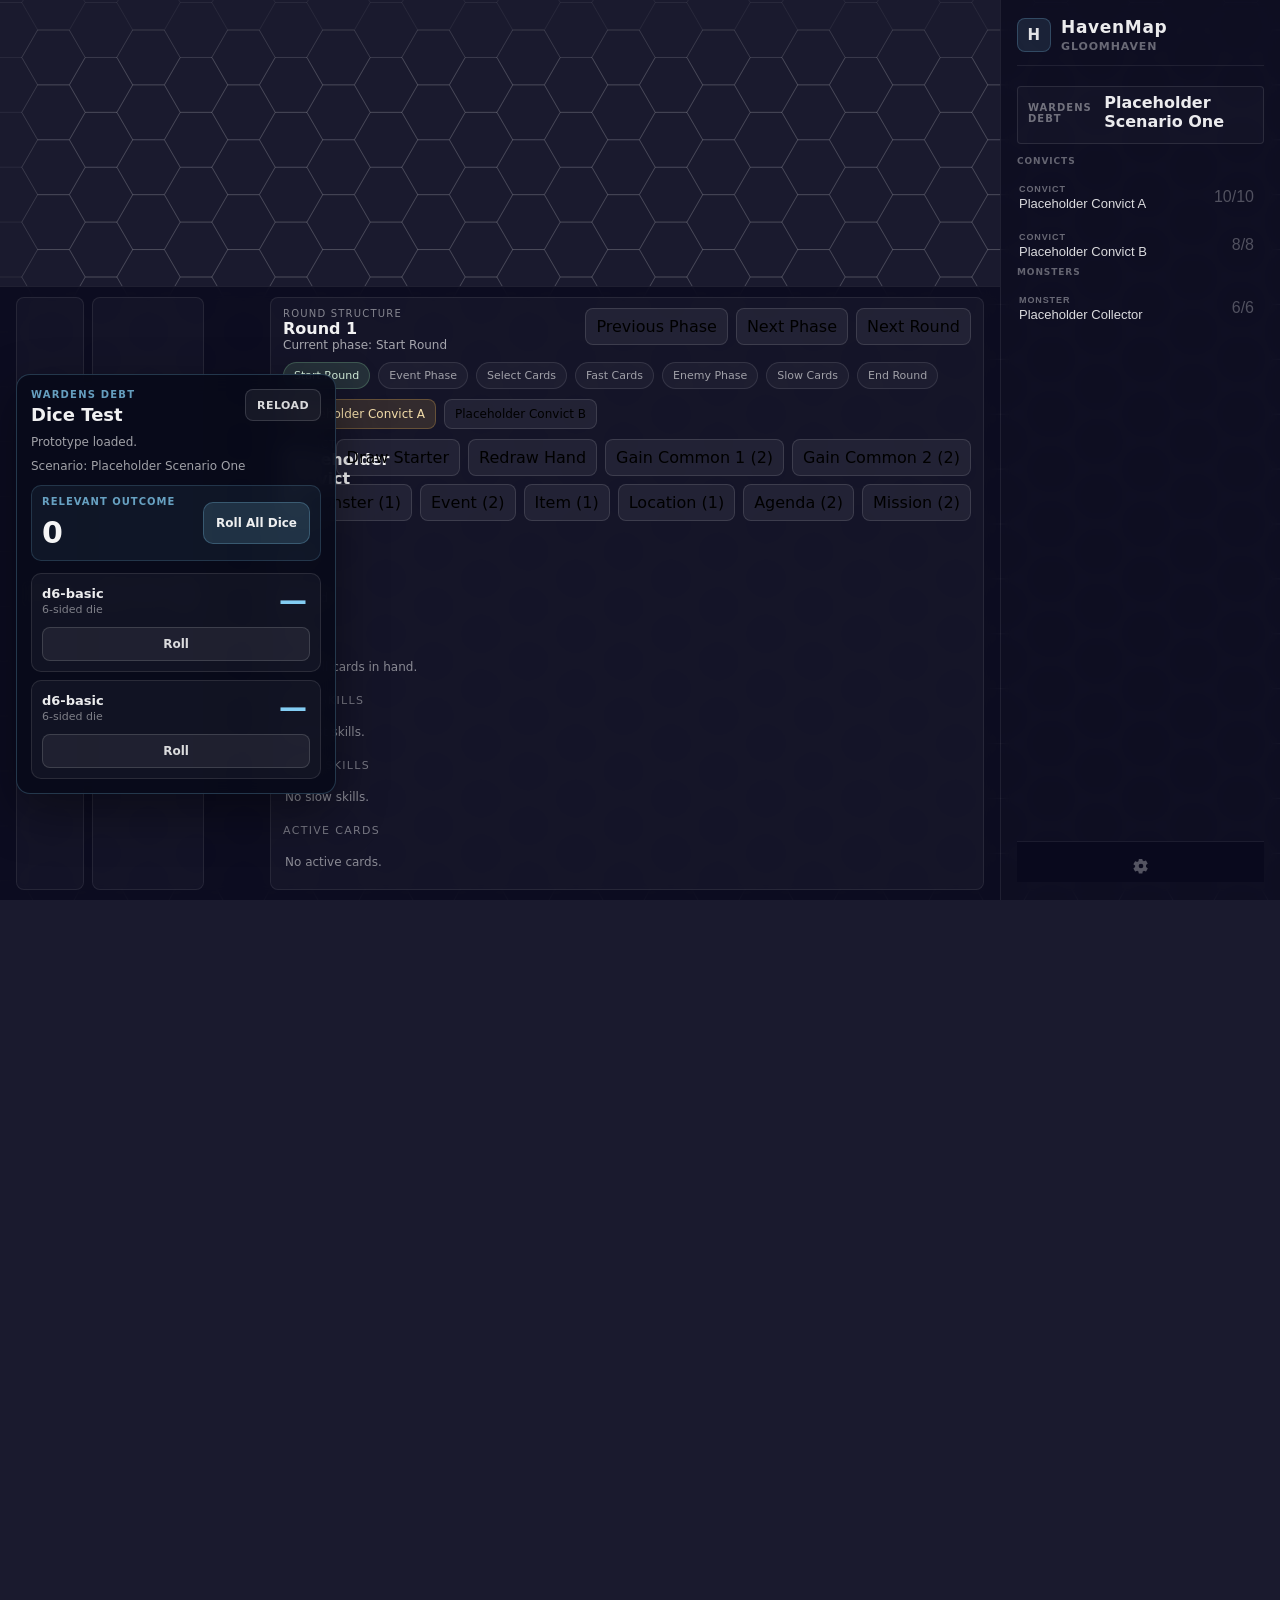
==== HavenMap/index.html @ 312d7bcd "Initial commit" ====
<!DOCTYPE html>
<html lang="en">
<head>
  <meta charset="UTF-8">
  <meta name="viewport" content="width=device-width, initial-scale=1.0">
  <title>HavenMap</title>
  <link rel="stylesheet" href="styles/main.css?v=mobile-3">
</head>
<body>

  <!-- Main SVG canvas – the entire hex board lives here -->
  <svg id="board-svg" xmlns="http://www.w3.org/2000/svg">
    <g id="board-group">
      <g id="layer-grid"></g>      <!-- hex grid lines + coordinate labels -->
      <g id="layer-tiles"></g>     <!-- map tiles (bottom-most) -->
      <g id="layer-overlays"></g>  <!-- overlay tiles, doors -->
      <g id="layer-selection"></g> <!-- selected hex/object highlight -->
      <g id="layer-figures"></g>   <!-- monsters, heroes, familiars, map tokens -->
      <g id="layer-drag"></g>      <!-- drag highlight, drawn above everything -->
    </g>
  </svg>

  <!-- Right sidebar – context-sensitive panel -->
  <div id="sidebar">
    <header class="sidebar-brand">
      <div class="sidebar-brand-mark" aria-hidden="true">H</div>
      <div class="sidebar-brand-copy">
        <h1>HavenMap</h1>
        <div id="sidebar-game-name" class="sidebar-game-name"></div>
      </div>
    </header>
    <div id="sidebar-panel"></div>
    <div id="sidebar-footer">
      <div id="settings-panel"></div>
      <button id="settings-btn" title="Settings">
        <svg xmlns="http://www.w3.org/2000/svg" viewBox="0 0 24 24" width="16" height="16" fill="currentColor" aria-hidden="true">
          <path d="M12 15.5A3.5 3.5 0 0 1 8.5 12 3.5 3.5 0 0 1 12 8.5a3.5 3.5 0 0 1 3.5 3.5 3.5 3.5 0 0 1-3.5 3.5m7.43-2.92c.04-.34.07-.69.07-1.08s-.03-.73-.07-1.08l2.33-1.82c.21-.16.27-.46.13-.7l-2.2-3.82c-.14-.24-.43-.32-.67-.24l-2.75 1.11c-.57-.44-1.18-.81-1.86-1.09L14.11 2.1c-.04-.27-.27-.47-.54-.47h-4.4c-.27 0-.5.2-.54.47l-.41 2.76c-.68.28-1.29.65-1.86 1.09L3.62 4.84c-.24-.08-.53 0-.67.24L.75 8.9c-.14.24-.08.54.13.7l2.33 1.82C3.17 11.77 3.14 12.12 3.14 12.5s.03.73.07 1.08L.88 15.4c-.21.16-.27.46-.13.7l2.2 3.82c.14.24.43.32.67.24l2.75-1.11c.57.44 1.18.81 1.86 1.09l.41 2.76c.04.27.27.47.54.47h4.4c.27 0 .5-.2.54-.47l.41-2.76c.68-.28 1.29-.65 1.86-1.09l2.75 1.11c.24.08.53 0 .67-.24l2.2-3.82c.14-.24.08-.54-.13-.7l-2.33-1.82Z"/>
        </svg>
      </button>
    </div>
  </div>


  <!--
    Shown when ES modules are blocked (e.g. opened directly in Chrome/Edge via file://).
    Hidden immediately by main.js when it loads successfully.
  -->
  <div id="load-error" style="
    display:flex; flex-direction:column; align-items:center; justify-content:center;
    position:fixed; inset:0; background:#1a1a2e; color:#ddd;
    font-family:system-ui,sans-serif; text-align:center; padding:40px; z-index:9999;">
    <h2 style="color:#f0a040; margin-bottom:16px;">Almost there!</h2>
    <p style="max-width:520px; line-height:1.7; margin-bottom:20px;">
      This page uses modern JavaScript modules, which Chrome and Edge
      require to be served from a web server — not opened directly as a file.
    </p>
    <p style="font-size:1.1em; margin-bottom:8px;">
      ✅ &nbsp;<strong>Double-click <code>start.bat</code></strong> in the HavenMap folder
      — it starts a tiny local server and opens the page automatically.
    </p>
    <p style="font-size:0.9em; color:#aaa;">
      (Alternatively, open this file with <strong>Mozilla Firefox</strong>, which works without a server.)
    </p>
  </div>

  <!-- Element bar — bottom of viewport, left of sidebar -->
  <div id="element-bar">
    <div class="el-group el-group--tools">
      <div class="el-tool-cluster">
        <button id="undo-btn" title="Undo" aria-label="Undo" disabled>↶</button>
        <button id="redo-btn" title="Redo" aria-label="Redo" disabled>↷</button>
      </div>
      <div class="el-tool-cluster el-zoom">
        <button id="zoom-out">−</button>
        <span id="zoom-label">100%</span>
        <button id="zoom-in">+</button>
      </div>
    </div>
    <div class="el-group el-group--play">
      <div id="wd-playbar"></div>
    </div>
  </div>

  <div id="mobile-shell" aria-label="Mobile controls">
    <div id="mobile-panel"></div>
    <nav id="mobile-tabs" aria-label="Mobile panels">
      <button class="mobile-tab" data-mobile-panel="controls" type="button">Controls</button>
      <button class="mobile-tab" data-mobile-panel="elements" type="button">Elements</button>
      <button class="mobile-tab" data-mobile-panel="selection" type="button">Selection</button>
      <button class="mobile-tab" data-mobile-panel="settings" type="button">Settings</button>
    </nav>
  </div>

  <script type="module" src="scripts/main.js?v=mobile-3"></script>
  <script type="module">
    // If modules loaded, hide the error overlay immediately.
    document.getElementById('load-error').style.display = 'none';
  </script>
</body>
</html>
---- HavenMap/styles/main.css ----
/* ── Reset & base ────────────────────────────────────────────── */
*, *::before, *::after { box-sizing: border-box; margin: 0; padding: 0; }

:root { --sidebar-w: 340px; }

html {
  width: 100%;
  height: 100%;
  overflow: hidden;
  overscroll-behavior: none;
}

body {
  background: #1a1a2e;
  min-width: 100vw;
  min-height: 100vh;
  width: 100vw;
  height: 100vh;
  height: 100dvh;
  font-family: system-ui, sans-serif;
  display: flex;
  align-items: flex-start;
  padding-bottom: 82px;
  overflow: hidden;
  overscroll-behavior: none;
}

#wd-debug-panel {
  position: fixed;
  left: 16px;
  bottom: 106px;
  z-index: 40;
  width: min(320px, calc(100vw - 32px));
  pointer-events: none;
}

.wd-debug-card {
  pointer-events: auto;
  border: 1px solid rgba(138 216 255 / 0.22);
  border-radius: 14px;
  background: rgba(8 10 26 / 0.92);
  box-shadow: 0 18px 50px rgba(0 0 0 / 0.38);
  backdrop-filter: blur(10px);
  color: rgba(255 255 255 / 0.88);
  padding: 14px;
}

.wd-debug-header {
  display: flex;
  align-items: flex-start;
  justify-content: space-between;
  gap: 12px;
}

.wd-debug-eyebrow {
  font-size: 10px;
  font-weight: 700;
  letter-spacing: 0.12em;
  text-transform: uppercase;
  color: rgba(138 216 255 / 0.72);
  margin-bottom: 4px;
}

.wd-debug-title {
  font-size: 18px;
  font-weight: 800;
  color: rgba(255 255 255 / 0.94);
}

.wd-debug-reset,
.wd-debug-roll {
  border: 1px solid rgba(255 255 255 / 0.14);
  border-radius: 8px;
  background: rgba(255 255 255 / 0.06);
  color: rgba(255 255 255 / 0.84);
  font: inherit;
  cursor: pointer;
}

.wd-debug-reset {
  min-height: 32px;
  padding: 0 11px;
  font-size: 11px;
  font-weight: 700;
  letter-spacing: 0.04em;
  text-transform: uppercase;
}

.wd-debug-status,
.wd-debug-scenario {
  margin-top: 10px;
  font-size: 12px;
  color: rgba(255 255 255 / 0.62);
}

.wd-debug-total-wrap {
  display: grid;
  grid-template-columns: 1fr auto;
  align-items: center;
  gap: 8px 12px;
  margin-top: 12px;
  padding: 10px;
  border: 1px solid rgba(138 216 255 / 0.16);
  border-radius: 10px;
  background: rgba(138 216 255 / 0.06);
}

.wd-debug-total-label {
  font-size: 10px;
  font-weight: 700;
  letter-spacing: 0.10em;
  text-transform: uppercase;
  color: rgba(138 216 255 / 0.72);
}

.wd-debug-total {
  grid-column: 1;
  font-size: 30px;
  font-weight: 900;
  color: rgba(255 255 255 / 0.96);
}

.wd-debug-roll-all {
  grid-column: 2;
  grid-row: 1 / span 2;
  min-height: 42px;
  padding: 0 12px;
  border: 1px solid rgba(138 216 255 / 0.24);
  border-radius: 10px;
  background: rgba(138 216 255 / 0.14);
  color: rgba(255 255 255 / 0.92);
  font: inherit;
  font-size: 12px;
  font-weight: 800;
  cursor: pointer;
}

.wd-debug-dice {
  display: grid;
  gap: 8px;
  margin-top: 12px;
}

.wd-debug-die {
  border: 1px solid rgba(255 255 255 / 0.10);
  border-radius: 10px;
  background: rgba(255 255 255 / 0.04);
  padding: 10px;
}

.wd-debug-die-top {
  display: flex;
  align-items: center;
  justify-content: space-between;
  gap: 12px;
}

.wd-debug-die-id {
  font-size: 13px;
  font-weight: 700;
  color: rgba(255 255 255 / 0.92);
}

.wd-debug-die-meta {
  margin-top: 2px;
  font-size: 11px;
  color: rgba(255 255 255 / 0.46);
}

.wd-debug-die-value {
  min-width: 34px;
  text-align: center;
  font-size: 28px;
  font-weight: 800;
  color: rgba(138 216 255 / 0.95);
}

.wd-debug-roll {
  width: 100%;
  min-height: 34px;
  margin-top: 10px;
  font-size: 12px;
  font-weight: 700;
}

.wd-debug-empty {
  font-size: 11px;
  line-height: 1.35;
  color: rgba(255 255 255 / 0.68);
}

.wd-debug-reset:hover,
.wd-debug-roll:hover,
.wd-debug-roll-all:hover {
  background: rgba(255 255 255 / 0.12);
  border-color: rgba(255 255 255 / 0.24);
}

/* ── SVG canvas (fills remaining width) ──────────────────────── */
#board-svg {
  display: block;
  flex-shrink: 0;
  touch-action: none;
  user-select: none;
}

/* ── Right sidebar ────────────────────────────────────────────── */
#sidebar {
  position: fixed;
  top: 0;
  right: 0;
  width: var(--sidebar-w);
  height: 100vh;
  transition: width 0.2s ease;
  background: rgba(10 10 30 / 0.72);
  backdrop-filter: blur(6px);
  border-left: 1px solid rgba(255 255 255 / 0.08);
  overflow-y: auto;
  color: rgba(255 255 255 / 0.88);
  padding: 18px 16px;
  display: flex;
  flex-direction: column;
  gap: 20px;
  z-index: 10;
}

.sidebar-brand {
  display: flex;
  align-items: center;
  gap: 10px;
  padding-bottom: 12px;
  border-bottom: 1px solid rgba(255 255 255 / 0.08);
}

.sidebar-brand-mark {
  display: flex;
  align-items: center;
  justify-content: center;
  width: 34px;
  height: 34px;
  border: 1px solid rgba(138 216 255 / 0.22);
  border-radius: 8px;
  background: rgba(138 216 255 / 0.10);
  color: rgba(255 255 255 / 0.88);
  font-size: 15px;
  font-weight: 800;
  letter-spacing: 0.02em;
  flex-shrink: 0;
}

.sidebar-brand-copy {
  min-width: 0;
}

.sidebar-brand h1 {
  font-size: 17px;
  font-weight: 800;
  letter-spacing: 0.04em;
  color: rgba(255 255 255 / 0.92);
  line-height: 1.15;
}

.sidebar-game-name {
  margin-top: 2px;
  font-size: 11px;
  font-weight: 600;
  letter-spacing: 0.08em;
  text-transform: uppercase;
  color: rgba(255 255 255 / 0.38);
  overflow: hidden;
  text-overflow: ellipsis;
  white-space: nowrap;
}

/* ── Sidebar footer (settings) ───────────────────────────────── */
#sidebar-footer {
  position: sticky;
  bottom: 0;
  margin-top: auto;
  background: rgba(10 10 30 / 0.95);
  border-top: 1px solid rgba(255 255 255 / 0.08);
  padding-top: 8px;
}

#settings-btn {
  width: 100%;
  font-size: 12px;
  font-weight: 500;
  letter-spacing: 0.10em;
  text-transform: uppercase;
  color: rgba(255 255 255 / 0.30);
  background: transparent;
  border: none;
  padding: 8px 0;
  cursor: pointer;
  display: flex;
  align-items: center;
  justify-content: center;
}

#settings-btn:hover,
#settings-btn.active {
  color: rgba(255 255 255 / 0.65);
}

#settings-panel {
  display: none;
  padding-bottom: 12px;
}

#settings-panel.open {
  display: block;
}

.settings-section {
  padding: 10px 0;
  border-top: 1px solid rgba(255 255 255 / 0.08);
}

.settings-section:first-child {
  border-top: 0;
  padding-top: 4px;
}

.settings-label {
  font-size: 9px;
  font-weight: 600;
  letter-spacing: 0.08em;
  text-transform: uppercase;
  color: rgba(255 255 255 / 0.38);
  margin-bottom: 7px;
}

.sg-row {
  width: 100%;
  display: flex;
  align-items: center;
  justify-content: space-between;
  gap: 12px;
  min-height: 34px;
  border: 1px solid rgba(255 255 255 / 0.10);
  border-radius: 6px;
  background: rgba(255 255 255 / 0.045);
  color: rgba(255 255 255 / 0.78);
  padding: 6px 8px 6px 10px;
}

.sg-row--primary {
  min-height: 42px;
  border-color: rgba(138 216 255 / 0.20);
  background: rgba(138 216 255 / 0.075);
}

.sg-row-label {
  font-size: 12px;
  font-weight: 600;
  color: rgba(255 255 255 / 0.78);
}

.sg-toggle-row,
.sg-help-row {
  cursor: pointer;
  font-family: inherit;
  text-align: left;
}

.sg-toggle-row:hover,
.sg-help-row:hover {
  background: rgba(255 255 255 / 0.08);
  border-color: rgba(255 255 255 / 0.18);
}

.sg-select-wrap {
  position: relative;
  display: block;
}

.sg-select-wrap::after {
  content: "⌄";
  position: absolute;
  right: 10px;
  top: 50%;
  transform: translateY(-52%);
  color: rgba(255 255 255 / 0.45);
  pointer-events: none;
}

.sg-select {
  width: 100%;
  height: 34px;
  appearance: none;
  border: 1px solid rgba(255 255 255 / 0.10);
  border-radius: 6px;
  background: rgba(255 255 255 / 0.045);
  color: rgba(255 255 255 / 0.78);
  padding: 0 32px 0 10px;
  font: inherit;
  font-size: 12px;
  cursor: pointer;
}

.sg-select:hover,
.sg-select:focus {
  outline: none;
  background: rgba(255 255 255 / 0.08);
  border-color: rgba(255 255 255 / 0.20);
}

.sg-select option {
  background: #16162d;
  color: rgba(255 255 255 / 0.90);
}

.sg-switch {
  position: relative;
  width: 34px;
  height: 18px;
  border-radius: 999px;
  background: rgba(255 255 255 / 0.13);
  border: 1px solid rgba(255 255 255 / 0.14);
  flex-shrink: 0;
}

.sg-switch::after {
  content: "";
  position: absolute;
  top: 2px;
  left: 2px;
  width: 12px;
  height: 12px;
  border-radius: 50%;
  background: rgba(255 255 255 / 0.70);
  transition: transform 0.14s ease, background 0.14s ease;
}

.sg-toggle-row.active .sg-switch {
  background: rgba(138 216 255 / 0.22);
  border-color: rgba(138 216 255 / 0.34);
}

.sg-toggle-row.active .sg-switch::after {
  transform: translateX(16px);
  background: rgba(138 216 255 / 0.95);
}

.sg-help-key {
  display: inline-flex;
  align-items: center;
  justify-content: center;
  width: 22px;
  height: 22px;
  border: 1px solid rgba(255 255 255 / 0.16);
  border-radius: 50%;
  background: rgba(255 255 255 / 0.06);
  color: rgba(255 255 255 / 0.78);
  font-size: 12px;
  font-weight: 700;
  flex-shrink: 0;
}

/* ── Sidebar panel content ────────────────────────────────────── */
.sp-hint {
  font-size: 12px;
  color: rgba(255 255 255 / 0.35);
  text-align: center;
  margin-top: 24px;
}

#shortcut-overlay {
  position: fixed;
  inset: 0;
  z-index: 1200;
  display: none;
  align-items: center;
  justify-content: center;
  padding: 24px;
  background: rgba(0 0 0 / 0.55);
}

#shortcut-overlay.open {
  display: flex;
}

.shortcut-dialog {
  width: min(620px, calc(100vw - 32px));
  max-height: min(720px, calc(100vh - 48px));
  overflow: auto;
  border: 1px solid rgba(255 255 255 / 0.14);
  border-radius: 8px;
  background: rgba(14 14 34 / 0.98);
  color: rgba(255 255 255 / 0.86);
  box-shadow: 0 18px 60px rgba(0 0 0 / 0.55);
}

.shortcut-header {
  position: sticky;
  top: 0;
  z-index: 1;
  display: flex;
  align-items: center;
  justify-content: space-between;
  gap: 12px;
  padding: 14px 16px;
  background: rgba(14 14 34 / 0.98);
  border-bottom: 1px solid rgba(255 255 255 / 0.10);
}

.shortcut-header h2 {
  font-size: 14px;
  letter-spacing: 0.08em;
  text-transform: uppercase;
  color: rgba(255 255 255 / 0.88);
}

.shortcut-close {
  width: 28px;
  height: 28px;
  border: 1px solid rgba(255 255 255 / 0.14);
  border-radius: 4px;
  background: rgba(255 255 255 / 0.06);
  color: rgba(255 255 255 / 0.78);
  font-size: 18px;
  line-height: 1;
  cursor: pointer;
}

.shortcut-close:hover {
  background: rgba(255 255 255 / 0.14);
  color: rgba(255 255 255 / 0.96);
}

.shortcut-list {
  display: grid;
  grid-template-columns: repeat(2, minmax(0, 1fr));
  gap: 6px 18px;
  padding: 16px;
}

.shortcut-row {
  display: grid;
  grid-template-columns: 92px 1fr;
  align-items: center;
  gap: 10px;
  min-height: 26px;
  color: rgba(255 255 255 / 0.62);
  font-size: 11px;
  line-height: 1.25;
}

.shortcut-row kbd {
  display: inline-flex;
  align-items: center;
  justify-content: center;
  min-height: 20px;
  padding: 2px 6px;
  border: 1px solid rgba(255 255 255 / 0.16);
  border-radius: 4px;
  background: rgba(255 255 255 / 0.06);
  color: rgba(255 255 255 / 0.82);
  font-family: ui-monospace, SFMono-Regular, Consolas, monospace;
  font-size: 10px;
  white-space: nowrap;
}

@media (max-width: 560px) {
  .shortcut-list {
    grid-template-columns: 1fr;
  }
}

.sp-type {
  font-size: 10px;
  font-weight: 600;
  letter-spacing: 0.1em;
  text-transform: uppercase;
  color: rgba(255 255 255 / 0.4);
  margin-bottom: 4px;
}

.sp-name {
  font-size: 16px;
  font-weight: 600;
  color: rgba(255 255 255 / 0.92);
  margin-bottom: 6px;
}

.sp-standees {
  font-size: 10px;
  font-weight: 500;
  color: rgba(255 255 255 / 0.45);
  margin-bottom: 6px;
}

.sp-coord {
  font-size: 11px;
  font-family: monospace;
  color: rgba(255 255 255 / 0.4);
}

/* ── Sidebar tile placement ──────────────────────────────────── */
.sp-section {
  font-size: 10px;
  font-weight: 600;
  letter-spacing: 0.1em;
  text-transform: uppercase;
  color: rgba(255 255 255 / 0.4);
  margin-top: 10px;
  margin-bottom: 6px;
}

.sp-tile-list {
  overflow-y: auto;
  max-height: calc(100vh - 200px);
}

.sp-tile-group-label {
  font-size: 10px;
  color: rgba(255 255 255 / 0.3);
  font-family: monospace;
  margin-top: 8px;
  margin-bottom: 3px;
}

.sp-tile-group {
  display: flex;
  flex-wrap: wrap;
  gap: 4px;
}

.sp-tile-btn {
  background: rgba(255 255 255 / 0.07);
  border: 1px solid rgba(255 255 255 / 0.12);
  color: rgba(255 255 255 / 0.75);
  font-size: 11px;
  font-family: monospace;
  padding: 3px 7px;
  border-radius: 3px;
  cursor: pointer;
  line-height: 1.4;
}

.sp-tile-btn:hover {
  background: rgba(255 255 255 / 0.18);
  border-color: rgba(255 255 255 / 0.35);
  color: rgba(255 255 255 / 0.95);
}

/* ── Object panel header ─────────────────────────────────────── */
.sp-obj-header {
  display: flex;
  align-items: center;
  gap: 10px;
  margin-bottom: 12px;
  padding: 6px 8px 6px 10px;
  border: 1px solid rgba(255 255 255 / 0.08);
  border-radius: 4px;
  background: rgba(255 255 255 / 0.025);
}

.sp-obj-header--selected {
  border-color: rgba(138 216 255 / 0.22);
  box-shadow: inset 3px 0 0 rgba(138 216 255 / 0.85), 0 0 0 1px rgba(138 216 255 / 0.05);
}

.sp-obj-header--monster {
  align-items: stretch;
  background: linear-gradient(90deg, rgba(138 216 255 / 0.075), rgba(255 255 255 / 0.025));
}

.sp-obj-header--stack {
  border-color: rgba(255 255 255 / 0.10);
}

.sp-obj-thumb {
  width: 52px;
  height: 80px;
  object-fit: contain;
  flex-shrink: 0;
  align-self: stretch;
  border-radius: 4px;
}

.sp-obj-info {
  min-width: 0;
  display: flex;
  flex-direction: column;
  flex: 1;
}

.sp-title-row {
  display: flex;
  align-items: center;
  gap: 8px;
  min-width: 0;
}

.sp-role-chip {
  display: inline-flex;
  align-items: center;
  height: 18px;
  padding: 0 7px;
  border-radius: 999px;
  border: 1px solid rgba(255 255 255 / 0.18);
  font-size: 9px;
  font-weight: 700;
  letter-spacing: 0.04em;
  text-transform: uppercase;
  color: rgba(255 255 255 / 0.78);
  flex-shrink: 0;
}

.sp-role-chip--normal {
  background: rgba(255 255 255 / 0.08);
}

.sp-role-chip--elite {
  background: rgba(240 180 40 / 0.16);
  border-color: rgba(240 180 40 / 0.42);
  color: rgba(255 232 178 / 0.94);
}

.sp-role-chip--boss {
  background: rgba(0 0 0 / 0.30);
  border-color: rgba(255 255 255 / 0.30);
}

.sp-meta-line {
  margin-top: -1px;
  font-size: 10px;
  font-weight: 500;
  color: rgba(255 255 255 / 0.42);
  line-height: 1.35;
}

.sp-subhead {
  font-size: 9px;
  font-weight: 700;
  letter-spacing: 0.10em;
  text-transform: uppercase;
  color: rgba(255 255 255 / 0.36);
  margin-bottom: 6px;
}

.sp-subhead--conditions {
  margin-top: 12px;
  margin-bottom: 10px;
}

.sp-card-section {
  padding: 4px 2px 0;
}

.sp-action-section {
  margin: 8px 2px 10px;
  padding: 8px 10px;
  border: 1px solid rgba(255 255 255 / 0.08);
  border-radius: 6px;
  background: rgba(255 255 255 / 0.025);
}

.sp-action-section .sp-subhead {
  margin-bottom: 7px;
}

/* ── Toolbar (rotate / lock / remove) ───────────────────────── */
.sp-toolbar {
  display: flex;
  gap: 4px;
  align-items: center;
  flex-wrap: wrap;
}

.sp-icon-btn {
  background: rgba(255 255 255 / 0.07);
  border: 1px solid rgba(255 255 255 / 0.14);
  color: rgba(255 255 255 / 0.80);
  font-size: 13px;
  line-height: 1;
  width: 24px;
  height: 24px;
  border-radius: 4px;
  cursor: pointer;
  display: flex;
  align-items: center;
  justify-content: center;
  flex-shrink: 0;
}

.sp-icon-btn:hover {
  background: rgba(255 255 255 / 0.16);
  border-color: rgba(255 255 255 / 0.30);
  color: rgba(255 255 255 / 1.0);
}

.sp-icon-btn:disabled {
  opacity: 0.28;
  cursor: not-allowed;
}

.sp-role-dot {
  display: inline-block;
  width: 14px;
  height: 14px;
  border-radius: 50%;
  border: 1.5px solid rgba(255,255,255,0.20);
  flex-shrink: 0;
  pointer-events: none;
}

.sp-icon-btn.is-locked {
  background: rgba(240 180 40 / 0.14);
  border-color: rgba(240 180 40 / 0.40);
  color: rgba(240 180 40 / 0.92);
}

.sp-icon-btn.is-locked:hover {
  background: rgba(240 180 40 / 0.24);
}

.sp-icon-btn--danger {
  color: rgba(255 90 90 / 0.82);
  border-color: rgba(255 90 90 / 0.22);
  margin-left: auto;
}

.sp-icon-btn--danger:hover {
  background: rgba(255 90 90 / 0.14);
  border-color: rgba(255 90 90 / 0.50);
  color: rgba(255 90 90 / 1.0);
}

/* ── Add button (bottom of inspect view) ────────────────────── */
.sp-divider {
  border-top: 1px solid rgba(255 255 255 / 0.08);
  margin: 10px 0;
}

.sp-add-btn {
  display: block;
  width: 100%;
  margin-top: 14px;
  padding: 8px 12px;
  background: rgba(255 255 255 / 0.06);
  border: 1px dashed rgba(255 255 255 / 0.20);
  border-radius: 6px;
  color: rgba(255 255 255 / 0.55);
  font-size: 12px;
  cursor: pointer;
  text-align: center;
  letter-spacing: 0.03em;
}

.sp-add-btn:hover:not(:disabled) {
  background: rgba(255 255 255 / 0.12);
  border-color: rgba(255 255 255 / 0.38);
  color: rgba(255 255 255 / 0.90);
}

.sp-add-btn:disabled {
  opacity: 0.45;
  cursor: not-allowed;
}

/* ── Add panel header ────────────────────────────────────────── */
.sp-add-header {
  display: flex;
  align-items: center;
  gap: 8px;
  margin-bottom: 8px;
}

/* ── Add panel redesign (search + tabs) ──────────────────────── */
.ap-sticky {
  position: sticky;
  top: -16px;
  z-index: 2;
  background: rgba(10 10 28 / 0.94);
  padding: 6px 0 9px;
  display: flex;
  flex-direction: column;
  gap: 6px;
}

.ap-search {
  width: 100%;
  height: 32px;
  padding: 6px 10px;
  background: rgba(255 255 255 / 0.07);
  border: 1px solid rgba(255 255 255 / 0.14);
  border-radius: 5px;
  color: rgba(255 255 255 / 0.88);
  font-size: 12px;
  outline: none;
  font-family: inherit;
}

.ap-search:focus {
  border-color: rgba(255 255 255 / 0.35);
  background: rgba(255 255 255 / 0.10);
}

.ap-search::placeholder { color: rgba(255 255 255 / 0.28); }

.ap-tabs {
  display: grid;
  grid-template-columns: repeat(3, 1fr);
  gap: 4px;
}

.ap-tab {
  min-height: 27px;
  padding: 4px 3px;
  background: rgba(255 255 255 / 0.05);
  border: 1px solid rgba(255 255 255 / 0.10);
  border-radius: 5px;
  color: rgba(255 255 255 / 0.45);
  font-size: 10px;
  font-weight: 600;
  cursor: pointer;
  text-align: center;
  white-space: nowrap;
  transition: background 0.12s, color 0.12s, border-color 0.12s;
}

.ap-tab:hover {
  background: rgba(255 255 255 / 0.10);
  color: rgba(255 255 255 / 0.80);
}

.ap-tab.is-active {
  background: rgba(255 255 255 / 0.14);
  border-color: rgba(255 255 255 / 0.30);
  color: rgba(255 255 255 / 0.92);
}

.ap-section-label {
  display: flex;
  align-items: center;
  justify-content: space-between;
  gap: 8px;
  font-size: 10px;
  font-weight: 600;
  letter-spacing: 0.08em;
  text-transform: uppercase;
  color: rgba(255 255 255 / 0.30);
  margin-top: 11px;
  margin-bottom: 5px;
}

.ap-section-label span:last-child {
  font-family: ui-monospace, SFMono-Regular, Consolas, monospace;
  font-size: 9px;
  letter-spacing: 0;
  color: rgba(255 255 255 / 0.24);
}

.ap-section-label--recent {
  color: rgba(138 216 255 / 0.55);
}

.ap-grid {
  display: grid;
  grid-template-columns: repeat(2, minmax(0, 1fr));
  gap: 4px;
}

.ap-grid--recent {
  grid-template-columns: repeat(3, minmax(0, 1fr));
}

.ap-item-btn {
  min-width: 0;
  height: 30px;
  background: rgba(255 255 255 / 0.07);
  border: 1px solid rgba(255 255 255 / 0.12);
  color: rgba(255 255 255 / 0.75);
  font-size: 11px;
  font-family: inherit;
  padding: 4px 7px;
  border-radius: 3px;
  cursor: pointer;
  line-height: 1.15;
  overflow: hidden;
  text-overflow: ellipsis;
  white-space: nowrap;
  transition: background 0.10s, color 0.10s;
}

.ap-item-btn--tile {
  font-family: ui-monospace, SFMono-Regular, Consolas, monospace;
}

.ap-item-btn:hover {
  background: rgba(255 255 255 / 0.18);
  border-color: rgba(255 255 255 / 0.35);
  color: rgba(255 255 255 / 0.95);
}

.ap-empty {
  font-size: 11px;
  color: rgba(255 255 255 / 0.36);
  margin-top: 10px;
  padding: 8px 10px;
  border: 1px solid rgba(255 255 255 / 0.08);
  border-radius: 5px;
  background: rgba(255 255 255 / 0.035);
}

.sp-add-title {
  font-size: 13px;
  font-weight: 600;
  color: rgba(255 255 255 / 0.80);
}

.sp-panel-back {
  background: none;
  border: none;
  color: rgba(255 255 255 / 0.50);
  font-size: 16px;
  cursor: pointer;
  padding: 2px 4px;
  border-radius: 4px;
  line-height: 1;
  flex-shrink: 0;
}

.sp-panel-back:hover {
  background: rgba(255 255 255 / 0.10);
  color: rgba(255 255 255 / 0.90);
}

/* ── Add section collapsible headers ────────────────────────── */
.sp-add-divider {
  border-top: 1px solid rgba(255 255 255 / 0.1);
  margin-top: 14px;
  padding-top: 10px;
  font-size: 10px;
  font-weight: 600;
  letter-spacing: 0.1em;
  text-transform: uppercase;
  color: rgba(255 255 255 / 0.4);
}

.sp-section-header {
  display: flex;
  justify-content: space-between;
  align-items: center;
  width: 100%;
  background: none;
  border: none;
  border-top: 1px solid rgba(255 255 255 / 0.06);
  color: rgba(255 255 255 / 0.65);
  font-size: 11px;
  font-weight: 600;
  padding: 7px 0;
  cursor: pointer;
  text-align: left;
  margin-top: 2px;
}

.sp-section-header:hover { color: rgba(255 255 255 / 0.92); }

.sp-section-right {
  display: flex;
  align-items: center;
  gap: 6px;
  color: rgba(255 255 255 / 0.28);
  font-size: 10px;
  font-weight: 400;
}

.sp-section-body {
  padding-bottom: 8px;
}

/* ── Stack (multi-object) panel ──────────────────────────────── */
.sp-stack-list {
  display: flex;
  flex-direction: column;
  gap: 5px;
  margin-top: 10px;
}

.sp-stack-item {
  display: flex;
  flex-direction: row;
  align-items: center;
  background: rgba(255 255 255 / 0.06);
  border: 1px solid rgba(255 255 255 / 0.11);
  border-radius: 4px;
  cursor: default;
  width: 100%;
}

.sp-stack-item:hover {
  background: rgba(255 255 255 / 0.10);
  border-color: rgba(255 255 255 / 0.20);
}

.sp-stack-item.is-selected {
  background: rgba(138 216 255 / 0.10);
  border-color: rgba(138 216 255 / 0.42);
  box-shadow: inset 3px 0 0 rgba(138 216 255 / 0.85);
}

.sp-stack-item.is-selected:hover {
  background: rgba(138 216 255 / 0.15);
}

.sp-stack-item.is-dragging {
  opacity: 0.4;
}

.sp-stack-item.drag-over {
  border-color: rgba(255 255 255 / 0.6);
  background: rgba(255 255 255 / 0.18);
}

.sp-stack-drag-handle {
  padding: 8px 6px 8px 10px;
  color: rgba(255 255 255 / 0.28);
  cursor: grab;
  flex-shrink: 0;
  font-size: 14px;
  line-height: 1;
}

.sp-stack-select {
  display: flex;
  flex-direction: row;
  align-items: center;
  gap: 8px;
  flex: 1;
  min-width: 0;
  padding: 8px 10px 8px 2px;
  background: none;
  border: none;
  color: inherit;
  text-align: left;
  cursor: pointer;
}

.sp-stack-type {
  font-size: 9px;
  font-weight: 600;
  letter-spacing: 0.1em;
  text-transform: uppercase;
  color: rgba(255 255 255 / 0.38);
}

.sp-stack-name {
  font-size: 13px;
  color: rgba(255 255 255 / 0.85);
}

.sp-stack-info {
  display: flex;
  flex-direction: column;
  gap: 2px;
  flex: 1;
  min-width: 0;
}

.sp-stack-chevron {
  font-size: 16px;
  color: rgba(255 255 255 / 0.28);
  flex-shrink: 0;
}

/* ── Mercenary stats ─────────────────────────────────────────── */
.sp-stats {
  padding: 6px 10px 4px;
}

.sp-stats--monster {
  margin-top: 8px;
  padding: 8px 10px 6px;
  border: 1px solid rgba(255 255 255 / 0.08);
  border-radius: 6px;
  background: rgba(255 255 255 / 0.025);
}

.sp-stat-grid {
  display: grid;
  grid-template-columns: repeat(2, minmax(0, 1fr));
  gap: 6px;
}

.sp-stat-grid--monster {
  grid-template-columns: repeat(2, minmax(0, 1fr));
}

.sp-stat-tile {
  position: relative;
  min-width: 0;
  padding: 6px 7px 6px 10px;
  border: 1px solid rgba(255 255 255 / 0.08);
  border-radius: 6px;
  background: rgba(255 255 255 / 0.035);
  overflow: hidden;
}

.sp-stat-tile::before {
  content: "";
  position: absolute;
  inset: 0 auto 0 0;
  width: 3px;
  background: var(--stat-color, rgba(255 255 255 / 0.35));
  opacity: 0.85;
}

.sp-stat-tile--hp {
  border-color: color-mix(in srgb, var(--stat-color) 28%, rgba(255 255 255 / 0.08));
  background: color-mix(in srgb, var(--stat-color) 7%, rgba(255 255 255 / 0.035));
}

.sp-stat-grid--monster .sp-stat-tile--hp .sp-counter-val {
  min-width: 30px;
  font-size: 19px;
}

.sp-stat-tile--readonly {
  background: rgba(255 255 255 / 0.020);
}

.sp-stat-tile--level,
.sp-stat-tile--standeenum {
  padding-block: 5px;
}

.sp-stat-grid--mercenary .sp-stat-tile--gold {
  grid-column: 1 / -1;
}

.sp-stat-label {
  font-size: 9px;
  font-weight: 600;
  letter-spacing: 0.06em;
  text-transform: uppercase;
  color: rgba(255 255 255 / 0.50);
  display: flex;
  align-items: center;
  gap: 6px;
  margin-bottom: 5px;
  min-width: 0;
}

.sp-stat-label span:last-child {
  overflow: hidden;
  text-overflow: ellipsis;
  white-space: nowrap;
}

.sp-badge {
  display: flex;
  align-items: center;
  justify-content: center;
  width: 18px;
  height: 18px;
  border-radius: 3px;
  font-size: 11px;
  color: rgba(255 255 255 / 0.95);
  font-weight: 700;
  flex-shrink: 0;
}

.sp-counter {
  display: flex;
  align-items: center;
  justify-content: space-between;
  gap: 4px;
}

.sp-counter-btn {
  width: 22px;
  height: 22px;
  border: 1px solid rgba(255 255 255 / 0.20);
  border-radius: 5px;
  background: rgba(255 255 255 / 0.06);
  color: rgba(255 255 255 / 0.85);
  font-size: 15px;
  line-height: 1;
  cursor: pointer;
  padding: 0;
  display: flex;
  align-items: center;
  justify-content: center;
}

.sp-counter-btn:hover {
  background: rgba(255 255 255 / 0.14);
}

.sp-counter-val {
  min-width: 24px;
  text-align: center;
  font-size: 16px;
  font-weight: 700;
  color: rgba(255 255 255 / 0.88);
  line-height: 1;
}

.sp-counter--readonly {
  justify-content: flex-start;
}

.sp-counter--readonly .sp-counter-val {
  font-size: 14px;
  color: rgba(255 255 255 / 0.68);
}

.sp-counter-editable {
  cursor: pointer;
  padding: 2px 4px;
  border-radius: 3px;
  transition: background 0.12s;
}

.sp-counter-editable:hover {
  background: rgba(255 255 255 / 0.08);
}

.sp-counter input[type="number"] {
  background: rgba(255 255 255 / 0.10);
  border: 1px solid rgba(255 255 255 / 0.25);
  color: rgba(255 255 255 / 0.95);
  border-radius: 3px;
  padding: 2px 4px;
  font-size: 15px;
  font-family: inherit;
}

.sp-counter input[type="number"]:focus {
  outline: none;
  border-color: rgba(255 255 255 / 0.50);
  background: rgba(255 255 255 / 0.15);
}

/* ── Conditions ──────────────────────────────────────────────── */
.sp-cond-active {
  display: flex;
  flex-wrap: wrap;
  gap: 4px;
  margin-bottom: 8px;
}

.sp-cond-tile {
  position: relative;
  width: 24px;
  height: 24px;
  border-radius: 6px;
  overflow: visible;
}

.sp-cond-img {
  width: 100%;
  height: 100%;
  border-radius: 5px;
  display: block;
}

.sp-cond-remove {
  position: absolute;
  top: -5px;
  right: -5px;
  width: 14px;
  height: 14px;
  border-radius: 50%;
  background: rgba(200 40 40 / 0.90);
  border: none;
  color: white;
  font-size: 10px;
  line-height: 1;
  cursor: pointer;
  display: flex;
  align-items: center;
  justify-content: center;
  padding: 0;
}

.sp-cond-remove:hover {
  background: rgba(230 60 60 / 1.0);
}

.sp-cond-row {
  display: flex;
  align-items: center;
  gap: 6px;
  flex-wrap: wrap;
}

.sp-cond-toggle {
  background: rgba(255 255 255 / 0.07);
  border: 1px solid rgba(255 255 255 / 0.18);
  color: rgba(255 255 255 / 0.60);
  font-size: 10px;
  font-weight: 600;
  letter-spacing: 0.04em;
  padding: 3px 8px;
  border-radius: 10px;
  cursor: pointer;
  white-space: nowrap;
  flex-shrink: 0;
}

.sp-cond-toggle:hover,
.sp-cond-toggle.is-open {
  background: rgba(255 255 255 / 0.14);
  color: rgba(255 255 255 / 0.90);
  border-color: rgba(255 255 255 / 0.35);
}

.sp-cond-picker {
  display: flex;
  flex-wrap: wrap;
  gap: 4px;
  margin-top: 6px;
}

.sp-cond-pick-tile {
  width: 28px;
  height: 28px;
  border-radius: 5px;
  overflow: hidden;
  cursor: pointer;
  opacity: 0.55;
  transition: opacity 0.12s, transform 0.12s;
}

.sp-cond-pick-tile:hover {
  opacity: 1.0;
  transform: scale(1.15);
}

.sp-wd-roster-btn {
  width: 100%;
}

.sp-wd-condition-list {
  display: flex;
  flex-wrap: wrap;
  gap: 8px;
}

.sp-wd-condition {
  display: inline-flex;
  align-items: center;
  gap: 8px;
  padding: 6px 10px;
  border-radius: 999px;
  background: rgba(255 255 255 / 0.08);
  border: 1px solid rgba(255 255 255 / 0.14);
}

.sp-wd-condition-name {
  font-size: 12px;
  color: rgba(255 255 255 / 0.9);
}

.sp-wd-condition-picker {
  display: flex;
  flex-wrap: wrap;
  gap: 8px;
  margin-top: 10px;
}

.sp-wd-condition-pick {
  appearance: none;
  border: 1px solid rgba(255 255 255 / 0.14);
  background: rgba(255 255 255 / 0.06);
  color: inherit;
  border-radius: 999px;
  padding: 7px 10px;
  cursor: pointer;
  font: inherit;
}

.sp-wd-condition-pick:hover {
  background: rgba(255 255 255 / 0.12);
  border-color: rgba(255 255 255 / 0.22);
}

/* ── Element bar ─────────────────────────────────────────────── */
#element-bar {
  position: fixed;
  bottom: 0;
  left: 0;
  right: var(--sidebar-w);
  transition: right 0.2s ease;
  min-height: 184px;
  height: auto;
  background: rgba(10 10 30 / 0.82);
  backdrop-filter: blur(8px);
  border-top: 1px solid rgba(255 255 255 / 0.08);
  display: grid;
  grid-template-columns: minmax(150px, 0.8fr) minmax(0, 2.4fr);
  align-items: stretch;
  gap: 16px;
  padding: 10px 16px;
  z-index: 10;
}

#mobile-shell {
  display: none;
}

.el-group {
  display: flex;
  align-items: stretch;
  gap: 8px;
  min-width: 0;
}

.el-group--tools {
  justify-content: flex-start;
}

.el-group--play {
  justify-content: center;
  gap: 12px;
  padding: 10px 12px;
  border: 1px solid rgba(255 255 255 / 0.08);
  border-radius: 8px;
  background: rgba(255 255 255 / 0.035);
}

#wd-playbar {
  width: 100%;
}

.wd-playbar {
  display: flex;
  flex-direction: column;
  gap: 10px;
  width: 100%;
}

.wd-phase-bar {
  display: flex;
  align-items: flex-start;
  justify-content: space-between;
  gap: 12px;
}

.wd-phase-copy {
  min-width: 0;
  flex: 1;
}

.wd-phase-buttons {
  display: flex;
  align-items: center;
  gap: 8px;
  flex-wrap: wrap;
  justify-content: flex-end;
}

.wd-phase-track {
  display: flex;
  align-items: center;
  gap: 8px;
  flex-wrap: wrap;
}

.wd-phase-chip {
  padding: 6px 10px;
  border-radius: 999px;
  border: 1px solid rgba(255 255 255 / 0.1);
  background: rgba(255 255 255 / 0.04);
  font-size: 11px;
  color: rgba(255 255 255 / 0.58);
}

.wd-phase-chip.is-active {
  background: rgba(114 171 132 / 0.18);
  border-color: rgba(114 171 132 / 0.34);
  color: #d5efdc;
}

.wd-playbar--status {
  min-height: 54px;
  justify-content: center;
}

.wd-playbar-top,
.wd-playbar-actions {
  display: flex;
  align-items: flex-start;
  justify-content: space-between;
  gap: 12px;
}

.wd-playbar-players {
  display: flex;
  align-items: center;
  gap: 8px;
  flex-wrap: wrap;
}

.wd-player-tab,
.wd-playbar-btn,
.wd-playbar-mini-btn,
.wd-skill-play-btn {
  appearance: none;
  border: 1px solid rgba(255 255 255 / 0.12);
  background: rgba(255 255 255 / 0.06);
  color: inherit;
  border-radius: 8px;
  font: inherit;
  cursor: pointer;
  transition: background 0.12s, border-color 0.12s, color 0.12s;
}

.wd-player-tab {
  padding: 7px 10px;
  font-size: 12px;
}

.wd-player-tab.is-active {
  background: rgba(187 144 74 / 0.18);
  border-color: rgba(187 144 74 / 0.38);
  color: #f3ddaa;
}

.wd-playbar-copy {
  flex: 1;
  min-width: 0;
}

.wd-playbar-eyebrow {
  font-size: 10px;
  letter-spacing: 0.12em;
  text-transform: uppercase;
  color: rgba(255 255 255 / 0.48);
}

.wd-playbar-title {
  font-size: 16px;
  font-weight: 600;
  color: rgba(255 255 255 / 0.94);
}

.wd-playbar-meta {
  font-size: 12px;
  color: rgba(255 255 255 / 0.62);
}

.wd-playbar-buttons {
  display: flex;
  align-items: center;
  gap: 8px;
  flex-wrap: wrap;
  justify-content: flex-end;
}

.wd-playbar-btn,
.wd-playbar-mini-btn,
.wd-skill-play-btn {
  padding: 8px 10px;
}

.wd-playbar-btn:hover,
.wd-playbar-mini-btn:hover,
.wd-skill-play-btn:hover {
  background: rgba(255 255 255 / 0.14);
  border-color: rgba(255 255 255 / 0.22);
}

.wd-playbar-btn:disabled,
.wd-playbar-mini-btn:disabled,
.wd-skill-play-btn:disabled {
  opacity: 0.4;
  cursor: default;
}

.wd-playbar-status {
  font-size: 12px;
  color: #f0d69a;
  min-height: 16px;
}

.wd-playbar-subhead {
  font-size: 11px;
  letter-spacing: 0.12em;
  text-transform: uppercase;
  color: rgba(255 255 255 / 0.42);
}

.wd-playbar-hand {
  display: flex;
  align-items: stretch;
  gap: 10px;
  overflow-x: auto;
  padding-bottom: 2px;
  min-width: 0;
}

.wd-playbar-empty {
  font-size: 12px;
  color: rgba(255 255 255 / 0.5);
  padding: 8px 2px;
}

.wd-skill-card {
  min-width: 180px;
  max-width: 180px;
  padding: 10px;
  border-radius: 10px;
  border: 1px solid rgba(255 255 255 / 0.1);
  background:
    linear-gradient(180deg, rgba(128 96 54 / 0.18), rgba(34 22 14 / 0.18)),
    rgba(255 255 255 / 0.04);
  display: flex;
  flex-direction: column;
  gap: 8px;
}

.wd-active-card {
  min-width: 220px;
  max-width: 220px;
  padding: 10px;
  border-radius: 10px;
  border: 1px solid rgba(255 255 255 / 0.1);
  background:
    linear-gradient(180deg, rgba(77 89 118 / 0.2), rgba(22 28 43 / 0.18)),
    rgba(255 255 255 / 0.04);
  display: flex;
  flex-direction: column;
  gap: 8px;
}

.wd-skill-card-top {
  display: flex;
  align-items: center;
  justify-content: space-between;
  gap: 8px;
}

.wd-active-card-top {
  display: flex;
  align-items: center;
  justify-content: space-between;
  gap: 8px;
}

.wd-skill-card-role {
  font-size: 10px;
  letter-spacing: 0.12em;
  text-transform: uppercase;
  color: rgba(255 255 255 / 0.45);
}

.wd-active-card-type {
  font-size: 10px;
  letter-spacing: 0.12em;
  text-transform: uppercase;
  color: rgba(255 255 255 / 0.45);
}

.wd-queue-state {
  font-size: 10px;
  letter-spacing: 0.08em;
  text-transform: uppercase;
  color: rgba(255 255 255 / 0.45);
}

.wd-queue-state.is-resolved {
  color: #d5efdc;
}

.wd-skill-card-title {
  font-size: 14px;
  font-weight: 600;
  color: rgba(255 255 255 / 0.92);
}

.wd-active-card-title {
  font-size: 14px;
  font-weight: 600;
  color: rgba(255 255 255 / 0.92);
}

.wd-skill-card-text {
  font-size: 12px;
  line-height: 1.35;
  color: rgba(255 255 255 / 0.72);
}

.wd-active-card-text {
  font-size: 12px;
  line-height: 1.35;
  color: rgba(255 255 255 / 0.72);
}

.el-tool-cluster {
  display: flex;
  align-items: center;
  gap: 4px;
  min-height: 38px;
  padding: 5px;
  border: 1px solid rgba(255 255 255 / 0.08);
  border-radius: 8px;
  background: rgba(255 255 255 / 0.030);
}

.el-zoom {
  display: flex;
  align-items: center;
  gap: 4px;
  flex-shrink: 0;
}

.el-zoom button {
  width: 26px;
  height: 26px;
  background: rgba(255 255 255 / 0.06);
  border: 1px solid rgba(255 255 255 / 0.16);
  border-radius: 6px;
  color: rgba(255 255 255 / 0.70);
  font-size: 16px;
  line-height: 1;
  cursor: pointer;
  display: flex;
  align-items: center;
  justify-content: center;
  padding: 0;
  transition: background 0.12s, color 0.12s;
}

.el-zoom button:hover {
  background: rgba(255 255 255 / 0.14);
  color: rgba(255 255 255 / 1.0);
}

#zoom-label {
  min-width: 40px;
  text-align: center;
  font-size: 11px;
  font-weight: 600;
  letter-spacing: 0.04em;
  color: rgba(255 255 255 / 0.50);
}

.el-divider {
  width: 1px;
  height: 42px;
  background: rgba(255 255 255 / 0.10);
  flex-shrink: 0;
  margin: 0 2px;
}

.el-elements-tray {
  display: flex;
  align-items: center;
  gap: 6px;
  padding: 0;
}

.el-tile {
  position: relative;
  display: flex;
  align-items: center;
  justify-content: center;
  width: 52px;
  height: 52px;
  border: 1px solid rgba(255 255 255 / 0.10);
  border-radius: 7px;
  cursor: pointer;
  user-select: none;
  transition: background 0.18s, border-color 0.18s, box-shadow 0.18s;
  background: rgba(255 255 255 / 0.04);
  overflow: hidden;
}

.el-tile:hover {
  filter: brightness(1.2);
}

.el-tile::after {
  content: "";
  position: absolute;
  left: 9px;
  right: 9px;
  bottom: 5px;
  height: 3px;
  border-radius: 999px;
  background: currentColor;
  opacity: 0;
  transform-origin: left center;
  pointer-events: none;
}

.el-tile[data-state="1"]::after {
  opacity: 0.55;
  transform: scaleX(0.5);
}

.el-tile[data-state="2"]::after {
  opacity: 0.9;
  transform: scaleX(1);
}

.el-img {
  width: 39px;
  height: 39px;
  object-fit: contain;
  pointer-events: none;
  transition: filter 0.18s;
}

#el-end-round,
#share-btn {
  min-height: 34px;
  padding: 7px 14px;
  background: rgba(255 255 255 / 0.06);
  border: 1px solid rgba(255 255 255 / 0.16);
  border-radius: 6px;
  color: rgba(255 255 255 / 0.60);
  font-size: 11px;
  font-weight: 600;
  letter-spacing: 0.06em;
  text-transform: uppercase;
  cursor: pointer;
  white-space: nowrap;
  transition: background 0.14s, color 0.14s, border-color 0.14s;
}

#el-end-round {
  width: 42px;
  min-width: 42px;
  padding-inline: 0;
  background: rgba(138 216 255 / 0.08);
  border-color: rgba(138 216 255 / 0.22);
  color: rgba(255 255 255 / 0.78);
  font-size: 20px;
  letter-spacing: 0;
  text-transform: none;
}

#share-btn {
  min-width: 112px;
  background: rgba(240 180 40 / 0.12);
  border-color: rgba(240 180 40 / 0.32);
  color: rgba(255 232 178 / 0.92);
}

#undo-btn,
#redo-btn {
  width: 26px;
  height: 26px;
  background: rgba(255 255 255 / 0.06);
  border: 1px solid rgba(255 255 255 / 0.16);
  border-radius: 6px;
  color: rgba(255 255 255 / 0.60);
  font-size: 16px;
  line-height: 1;
  cursor: pointer;
  display: flex;
  align-items: center;
  justify-content: center;
  transition: background 0.14s, color 0.14s, border-color 0.14s;
}

#undo-btn:hover,
#redo-btn:hover {
  background: rgba(255 255 255 / 0.13);
  border-color: rgba(255 255 255 / 0.35);
  color: rgba(255 255 255 / 0.92);
}

#undo-btn:disabled,
#redo-btn:disabled {
  opacity: 0.4;
  cursor: default;
}

.sp-stat-card {
  display: block;
  width: 100%;
  height: auto;
  border-radius: 4px;
  margin-bottom: 10px;
  cursor: zoom-in;
}

#stat-card-zoom {
  display: none;
  position: fixed;
  z-index: 1000;
  background: rgba(10 10 30 / 0.92);
  border: 1px solid rgba(255 255 255 / 0.15);
  border-radius: 8px;
  padding: 6px;
  box-shadow: 0 8px 32px rgba(0 0 0 / 0.6);
  pointer-events: none;
}

#stat-card-zoom img {
  display: block;
  width: 100%;
  height: auto;
  border-radius: 4px;
}

#el-end-round:hover,
#share-btn:hover {
  background: rgba(255 255 255 / 0.13);
  border-color: rgba(255 255 255 / 0.35);
  color: rgba(255 255 255 / 0.92);
}

#share-btn:hover {
  background: rgba(240 180 40 / 0.20);
  border-color: rgba(240 180 40 / 0.52);
  color: rgba(255 244 210 / 1);
}

#undo-btn:disabled:hover,
#redo-btn:disabled:hover,
#share-btn:disabled {
  opacity: 0.55;
  cursor: default;
}

@media (max-width: 980px) {
  body {
    padding-bottom: 118px;
  }

  #element-bar {
    min-height: 184px;
    height: auto;
    grid-template-columns: 1fr auto;
    grid-template-rows: auto auto;
    gap: 8px 12px;
    padding: 8px 12px;
  }

  .el-group--play {
    grid-column: 1 / -1;
    grid-row: 1;
  }

  .el-group--tools {
    grid-column: 1 / -1;
    grid-row: 2;
  }
}

@media (max-width: 760px) {
  :root {
    --sidebar-w: 0px;
    --mobile-shell-h: 188px;
  }

  body {
    padding-bottom: var(--mobile-shell-h);
  }

  #sidebar {
    position: static;
    width: 0;
    height: 0;
    padding: 0;
    border: 0;
    overflow: visible;
    background: transparent;
    backdrop-filter: none;
    color: inherit;
    z-index: auto;
  }

  .sidebar-brand {
    display: none;
  }

  #sidebar-panel {
    display: none;
  }

  #sidebar-footer {
    display: contents;
  }

  #settings-btn {
    position: fixed;
    right: 12px;
    bottom: calc(var(--mobile-shell-h) + 12px);
    z-index: 1301;
    width: 44px;
    height: 44px;
    min-height: 44px;
    padding: 0;
    border: 1px solid rgba(255 255 255 / 0.16);
    border-radius: 999px;
    background: rgba(10 10 30 / 0.94);
    box-shadow: 0 12px 30px rgba(0 0 0 / 0.38);
    color: rgba(255 255 255 / 0.82);
  }

  #settings-panel.open {
    position: fixed;
    left: 12px;
    right: 12px;
    bottom: calc(var(--mobile-shell-h) + 68px);
    z-index: 1300;
    display: block;
    overflow-y: auto;
    max-height: min(52dvh, 420px);
    padding: 14px;
    border: 1px solid rgba(255 255 255 / 0.14);
    border-radius: 12px;
    background: rgba(10 10 30 / 0.98);
    box-shadow: 0 18px 60px rgba(0 0 0 / 0.55);
  }

  #settings-panel.open::before {
    content: "Settings";
    display: block;
    margin-bottom: 12px;
    padding-bottom: 10px;
    border-bottom: 1px solid rgba(255 255 255 / 0.10);
    color: rgba(255 255 255 / 0.88);
    font-size: 13px;
    font-weight: 800;
    letter-spacing: 0.08em;
    text-transform: uppercase;
  }

  #settings-btn.active {
    color: rgba(255 255 255 / 0.96);
    background: rgba(255 255 255 / 0.12);
    border-color: rgba(255 255 255 / 0.24);
  }

  body.mobile-add-open #settings-btn,
  body.mobile-details-open #settings-btn {
    opacity: 0;
    pointer-events: none;
  }

  body.mobile-settings-open #settings-btn {
    z-index: 1300;
    bottom: calc(var(--mobile-shell-h) + 16px);
  }

  body.mobile-add-open::before,
  body.mobile-details-open::before,
  body.mobile-settings-open::before {
    content: "";
    position: fixed;
    inset: 0;
    z-index: 1200;
    background: rgba(0 0 0 / 0.42);
  }

  body.mobile-details-open #sidebar-panel:has(.sp-obj-header),
  #sidebar-panel:has(.sp-add-header) {
    position: fixed;
    left: 12px;
    right: 12px;
    bottom: calc(var(--mobile-shell-h) + 68px);
    z-index: 1250;
    display: block;
    overflow-y: auto;
    max-height: min(52dvh, 420px);
    padding: 14px;
    border: 1px solid rgba(255 255 255 / 0.14);
    border-radius: 12px;
    background: rgba(10 10 30 / 0.98);
    box-shadow: 0 18px 60px rgba(0 0 0 / 0.55);
  }

  body.mobile-details-open #sidebar-panel:has(.sp-obj-header) {
    top: 12px;
    bottom: 12px;
    max-height: none;
  }

  #sidebar-panel:has(.sp-add-header) .ap-sticky {
    top: 39px;
    margin-inline: -14px;
    padding-inline: 14px;
  }

  #sidebar-panel:has(.sp-add-header) .sp-add-header {
    position: sticky;
    top: -14px;
    z-index: 2;
    margin: -14px -14px 12px;
    padding: 12px 14px;
    border-radius: 12px 12px 0 0;
    background: rgba(10 10 30 / 0.98);
    border-bottom: 1px solid rgba(255 255 255 / 0.10);
  }

  body.mobile-details-open #sidebar-panel:has(.sp-obj-header) {
    display: block;
  }

  #sidebar-panel:has(.sp-add-header) {
    display: block;
  }

  #element-bar {
    display: none;
  }

  #mobile-shell {
    position: fixed;
    left: 0;
    right: 0;
    bottom: 0;
    height: var(--mobile-shell-h);
    display: flex;
    flex-direction: column;
    border-top: 1px solid rgba(255 255 255 / 0.10);
    background: rgba(10 10 30 / 0.92);
    backdrop-filter: blur(8px);
    z-index: 110;
  }

  #mobile-panel {
    flex: 1;
    min-height: 0;
    padding: 8px 10px;
    overflow-y: auto;
    overflow-x: hidden;
  }

  #mobile-tabs {
    flex: 0 0 44px;
    display: grid;
    grid-template-columns: repeat(4, minmax(0, 1fr));
    gap: 1px;
    border-top: 1px solid rgba(255 255 255 / 0.08);
    background: rgba(255 255 255 / 0.04);
  }

  .mobile-tab {
    border: 0;
    background: rgba(255 255 255 / 0.025);
    color: rgba(255 255 255 / 0.52);
    font: inherit;
    font-size: 10px;
    font-weight: 700;
    letter-spacing: 0.04em;
    text-transform: uppercase;
    cursor: pointer;
  }

  .mobile-tab.is-active {
    background: rgba(138 216 255 / 0.12);
    color: rgba(255 255 255 / 0.90);
  }

  .mobile-panel-row,
  .mobile-selection {
    min-width: 0;
    align-items: center;
    gap: 8px;
  }

  .mobile-panel-row {
    height: 100%;
    display: flex;
  }

  .mobile-panel-row--controls {
    flex-wrap: wrap;
    align-content: center;
  }

  .mobile-panel-row--elements {
    justify-content: space-between;
  }

  .mobile-btn,
  .mobile-icon-btn {
    min-height: 32px;
    border: 1px solid rgba(255 255 255 / 0.14);
    border-radius: 6px;
    background: rgba(255 255 255 / 0.06);
    color: rgba(255 255 255 / 0.78);
    font: inherit;
    font-size: 11px;
    font-weight: 700;
    cursor: pointer;
  }

  .mobile-btn {
    padding: 0 10px;
  }

  .mobile-icon-btn {
    width: 34px;
    padding: 0;
    font-size: 16px;
    line-height: 1;
  }

  .mobile-btn--accent {
    border-color: rgba(240 180 40 / 0.32);
    background: rgba(240 180 40 / 0.12);
    color: rgba(255 232 178 / 0.92);
  }

  .mobile-btn:disabled,
  .mobile-icon-btn:disabled {
    opacity: 0.38;
    cursor: default;
  }

  .mobile-zoom {
    min-width: 42px;
    text-align: center;
    color: rgba(255 255 255 / 0.62);
    font-size: 11px;
    font-weight: 700;
  }

  .mobile-elements {
    display: flex;
    align-items: center;
    gap: 4px;
    min-width: 0;
  }

  .mobile-el-tile {
    position: relative;
    width: 42px;
    height: 42px;
    border: 1px solid rgba(255 255 255 / 0.12);
    border-radius: 7px;
    background: rgba(255 255 255 / 0.04);
    color: var(--el-color);
    overflow: hidden;
    padding: 0;
  }

  .mobile-el-tile img {
    width: 32px;
    height: 32px;
    object-fit: contain;
    filter: grayscale(100%) brightness(0.35);
  }

  .mobile-el-tile[data-state="1"] {
    background: color-mix(in srgb, var(--el-color) 12%, transparent);
    border-color: color-mix(in srgb, var(--el-color) 35%, transparent);
  }

  .mobile-el-tile[data-state="1"] img {
    filter: none;
    mask-image: linear-gradient(to right, black 50%, transparent 50%);
  }

  .mobile-el-tile[data-state="2"] {
    background: color-mix(in srgb, var(--el-color) 22%, transparent);
    border-color: color-mix(in srgb, var(--el-color) 70%, transparent);
  }

  .mobile-el-tile[data-state="2"] img {
    filter: brightness(1.1) saturate(1.2);
  }

  .mobile-end-round {
    flex-shrink: 0;
  }

  .mobile-selection {
    min-height: 100%;
    display: grid;
    grid-template-columns: minmax(0, 1fr) auto;
    grid-template-rows: auto;
    grid-auto-rows: auto;
    align-content: start;
    align-items: center;
    gap: 6px;
  }

  .mobile-selection-copy {
    grid-column: 1;
    min-width: 0;
    padding: 2px 2px 0;
  }

  .mobile-eyebrow {
    margin-bottom: 2px;
    color: rgba(255 255 255 / 0.38);
    font-size: 9px;
    font-weight: 800;
    letter-spacing: 0.10em;
    text-transform: uppercase;
  }

  .mobile-title {
    overflow: hidden;
    color: rgba(255 255 255 / 0.90);
    font-size: 13px;
    font-weight: 800;
    text-overflow: ellipsis;
    white-space: nowrap;
  }

  .mobile-meta {
    margin-top: 2px;
    overflow: hidden;
    color: rgba(255 255 255 / 0.42);
    font-size: 11px;
    text-overflow: ellipsis;
    white-space: nowrap;
  }

  .mobile-selection-actions {
    grid-column: 2;
    grid-row: 1;
    display: flex;
    gap: 6px;
    overflow-x: auto;
    justify-content: flex-end;
  }

  .mobile-selection.is-moving {
    padding: 6px 8px;
    border: 1px solid rgba(138 216 255 / 0.24);
    border-radius: 8px;
    background: rgba(138 216 255 / 0.08);
  }

  .mobile-selection.is-moving .mobile-title {
    color: rgba(138 216 255 / 0.96);
  }

  .mobile-quick-stats {
    grid-column: 1 / -1;
    display: flex;
    gap: 6px;
    overflow-x: auto;
    padding-bottom: 1px;
  }

  .mobile-quick-actions {
    grid-column: 1 / -1;
    display: flex;
    gap: 5px;
    overflow-x: auto;
  }

  .mobile-mini-btn {
    min-height: 40px;
    padding: 0 12px;
    border: 1px solid rgba(255 255 255 / 0.14);
    border-radius: 6px;
    background: rgba(255 255 255 / 0.06);
    color: rgba(255 255 255 / 0.78);
    font: inherit;
    font-size: 11px;
    font-weight: 750;
    white-space: nowrap;
  }

  .mobile-mini-btn.is-active {
    border-color: rgba(240 180 40 / 0.40);
    background: rgba(240 180 40 / 0.14);
    color: rgba(255 232 178 / 0.94);
  }

  .mobile-mini-btn--role {
    border-color: rgba(138 216 255 / 0.28);
    background: rgba(138 216 255 / 0.10);
  }

  .mobile-mini-btn--danger {
    border-color: rgba(255 90 90 / 0.28);
    background: rgba(255 90 90 / 0.10);
    color: rgba(255 150 150 / 0.92);
  }

  .sp-stats {
    padding: 8px 12px 4px;
  }

  .sp-stats--monster {
    padding: 10px 12px 8px;
  }

  .sp-stat-grid {
    gap: 7px;
  }

  .sp-stat-tile {
    padding: 8px 8px 8px 11px;
  }

  .sp-stat-grid--monster .sp-stat-tile--hp .sp-counter-val {
    min-width: 32px;
    font-size: 22px;
  }

  .sp-stat-tile--level,
  .sp-stat-tile--standeenum {
    padding-block: 6px;
  }

  .sp-stat-label {
    font-size: 10px;
    margin-bottom: 6px;
  }

  .sp-counter {
    gap: 5px;
  }

  .sp-counter-btn {
    width: 25px;
    height: 25px;
    font-size: 16px;
  }

  .sp-counter-val {
    min-width: 26px;
    font-size: 18px;
  }

  .sp-counter--readonly .sp-counter-val {
    font-size: 15px;
  }

  .mobile-mini-btn:disabled {
    opacity: 0.38;
  }

  .mobile-stat {
    display: grid;
    grid-template-columns: auto 30px minmax(20px, auto) 30px;
    align-items: center;
    gap: 4px;
    min-height: 30px;
    padding: 2px 6px 2px 8px;
    border: 1px solid rgba(255 255 255 / 0.10);
    border-radius: 6px;
    background: rgba(255 255 255 / 0.04);
    color: rgba(255 255 255 / 0.72);
    font-size: 10px;
    font-weight: 700;
    white-space: nowrap;
    box-shadow: inset 3px 0 0 var(--mobile-stat-color, rgba(255 255 255 / 0.28));
  }

  .mobile-stat--hp {
    --mobile-stat-color: #c0392b;
    border-color: rgba(192 57 43 / 0.28);
    background: rgba(192 57 43 / 0.10);
  }

  .mobile-stat--xp {
    --mobile-stat-color: #4a55b0;
    border-color: rgba(74 85 176 / 0.32);
    background: rgba(74 85 176 / 0.12);
  }

  .mobile-stat--gold {
    --mobile-stat-color: #c07d00;
    border-color: rgba(192 125 0 / 0.34);
    background: rgba(192 125 0 / 0.12);
  }

  .mobile-stat strong {
    min-width: 18px;
    color: rgba(255 255 255 / 0.90);
    text-align: center;
    font-size: 12px;
  }

  .mobile-stat-btn {
    width: 30px;
    height: 30px;
    border: 1px solid rgba(255 255 255 / 0.14);
    border-radius: 4px;
    background: rgba(255 255 255 / 0.06);
    color: rgba(255 255 255 / 0.82);
    font-size: 15px;
    line-height: 1;
  }

  .mobile-selection .mobile-btn {
    min-height: 40px;
    padding: 0 12px;
    font-size: 12px;
  }

  .mobile-stat--hp .mobile-stat-btn {
    border-color: rgba(192 57 43 / 0.34);
    background: rgba(192 57 43 / 0.14);
  }

  .mobile-stat--xp .mobile-stat-btn {
    border-color: rgba(74 85 176 / 0.38);
    background: rgba(74 85 176 / 0.16);
  }

  .mobile-stat--gold .mobile-stat-btn {
    border-color: rgba(192 125 0 / 0.40);
    background: rgba(192 125 0 / 0.16);
  }

}

.sg-difficulty {
  display: flex;
  align-items: center;
  gap: 6px;
  flex-shrink: 0;
}

.sg-level-btn {
  width: 28px;
  height: 28px;
  background: rgba(255 255 255 / 0.07);
  border: 1px solid rgba(255 255 255 / 0.16);
  border-radius: 4px;
  color: rgba(255 255 255 / 0.82);
  font-size: 16px;
  line-height: 1;
  cursor: pointer;
  display: flex;
  align-items: center;
  justify-content: center;
}

.sg-level-btn:hover {
  background: rgba(138 216 255 / 0.16);
  border-color: rgba(138 216 255 / 0.32);
  color: rgba(255 255 255 / 1.0);
}

.sg-level-value {
  min-width: 28px;
  text-align: center;
  font-size: 17px;
  font-weight: 700;
  color: rgba(255 255 255 / 0.92);
}

/* ── Hex grid lines ──────────────────────────────────────────── */
.hex-outline {
  fill: none;
  stroke: rgba(255 255 255 / 0.12);
  stroke-width: 1;
}

.hex-outline--extended {
  stroke: rgba(255 255 255 / 0.055);
}

/* ── Grid coordinate labels ──────────────────────────────────── */

/* ── Token position labels (A3, B5 …) on figures ────────────── */
.coord-label {
  fill: white;
  font-size: 18px;
  font-family: monospace;
  text-anchor: middle;
  dominant-baseline: middle;
  pointer-events: none;
  user-select: none;
}


/* ── Draggable figures ───────────────────────────────────────── */
#layer-figures image[data-kind] {
  cursor: grab;
}

.drag-highlight {
  fill: rgba(255 255 255 / 0.25);
  stroke: rgba(255 255 255 / 0.85);
  stroke-width: 3;
  pointer-events: none;
}
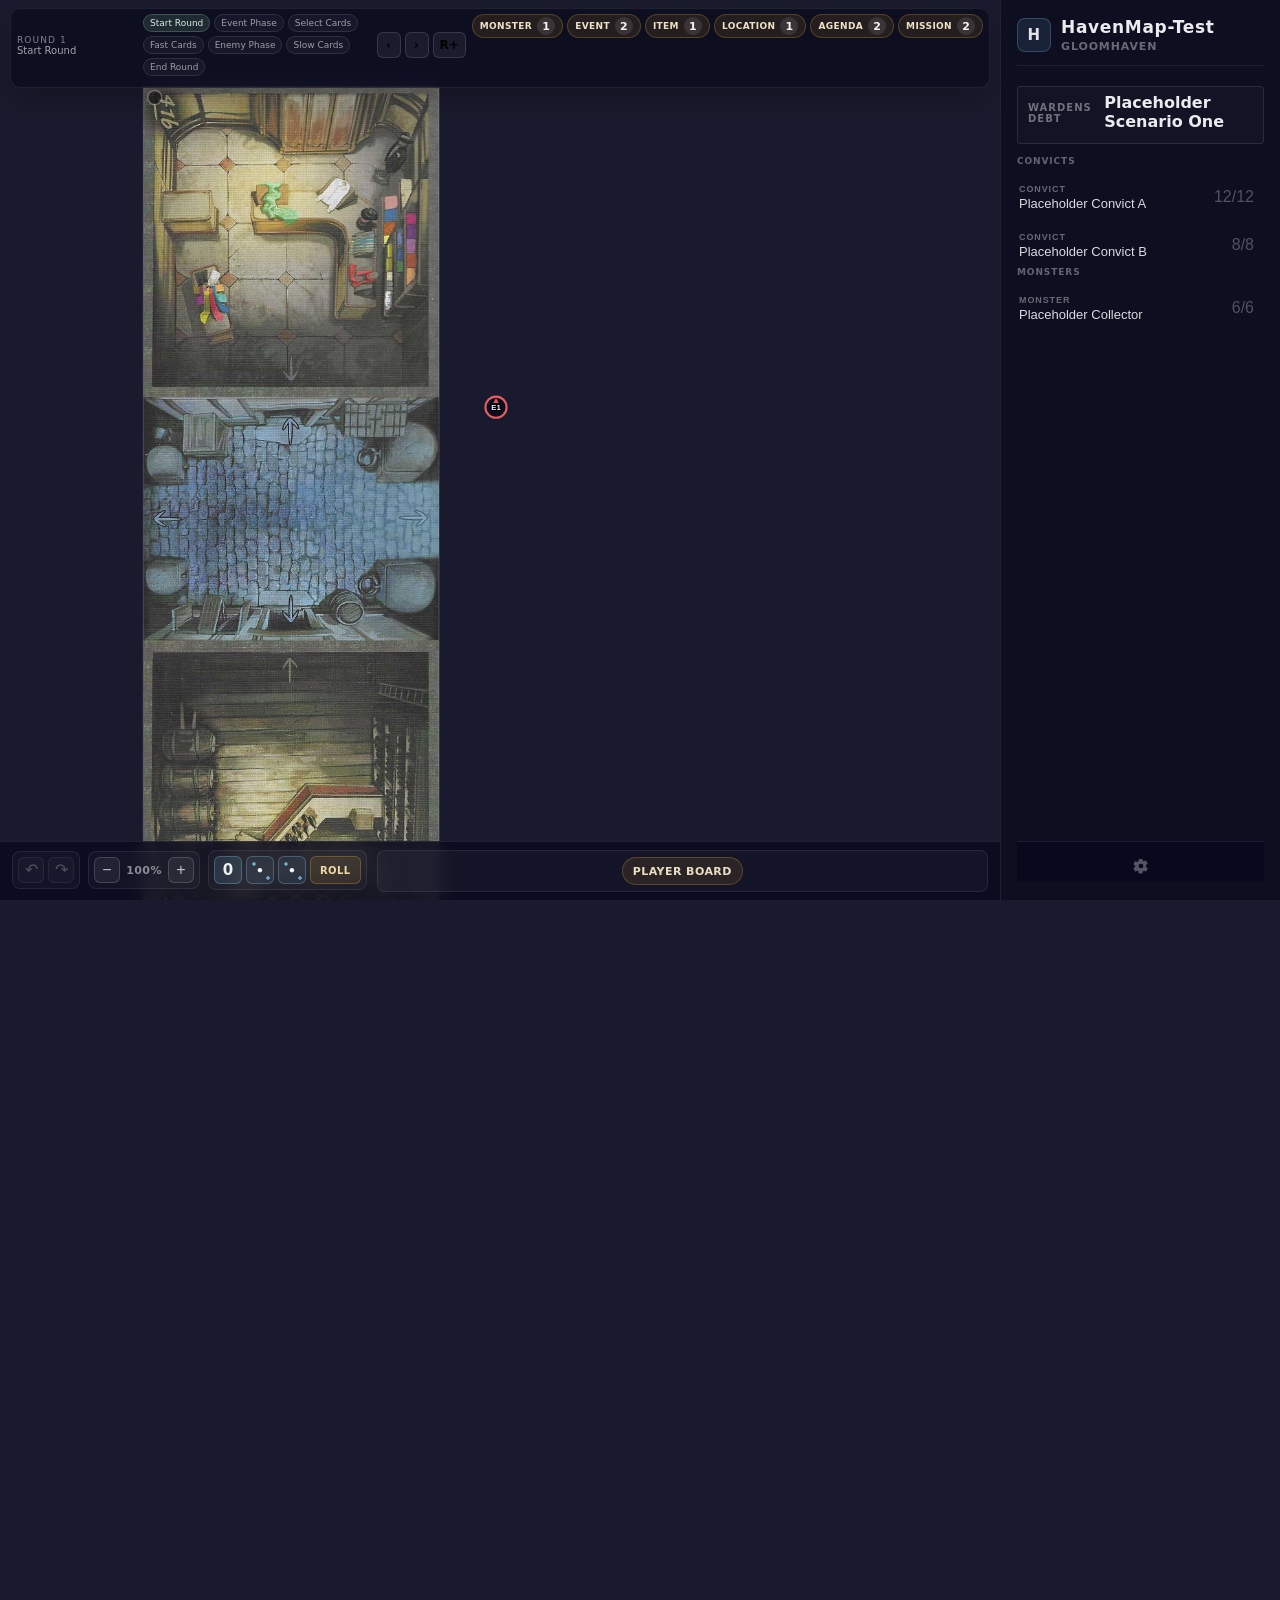
==== commit 05775921: "major name change" ====
--- a/HavenMap/index.html
+++ b/HavenMap/index.html
@@ -25,7 +25,7 @@
     <header class="sidebar-brand">
       <div class="sidebar-brand-mark" aria-hidden="true">H</div>
       <div class="sidebar-brand-copy">
-        <h1>HavenMap</h1>
+        <h1>HavenMap-Test</h1>
         <div id="sidebar-game-name" class="sidebar-game-name"></div>
       </div>
     </header>
@@ -40,6 +40,12 @@
     </div>
   </div>
 
+
+  <div id="wd-topbar" aria-label="Wardens Debt status and shared decks">
+    <div id="wd-phase-strip"></div>
+    <div id="wd-shared-decks"></div>
+    <div id="wd-active-strip"></div>
+  </div>
 
   <!--
     Shown when ES modules are blocked (e.g. opened directly in Chrome/Edge via file://).
@@ -64,7 +70,7 @@
   </div>
 
   <!-- Element bar — bottom of viewport, left of sidebar -->
-  <div id="element-bar">
+  <div id="element-bar" class="is-compact">
     <div class="el-group el-group--tools">
       <div class="el-tool-cluster">
         <button id="undo-btn" title="Undo" aria-label="Undo" disabled>↶</button>
@@ -75,8 +81,10 @@
         <span id="zoom-label">100%</span>
         <button id="zoom-in">+</button>
       </div>
+      <div id="wd-dice-tray" class="el-tool-cluster wd-dice-tray"></div>
     </div>
     <div class="el-group el-group--play">
+      <button id="wd-playbar-toggle" class="wd-panel-toggle" type="button" data-wd-ui-action="toggle-playbar" aria-expanded="false">Player Board</button>
       <div id="wd-playbar"></div>
     </div>
   </div>
--- a/HavenMap/styles/main.css
+++ b/HavenMap/styles/main.css
@@ -1487,21 +1487,230 @@
   left: 0;
   right: var(--sidebar-w);
   transition: right 0.2s ease;
-  min-height: 184px;
+  min-height: 44px;
   height: auto;
   background: rgba(10 10 30 / 0.82);
   backdrop-filter: blur(8px);
   border-top: 1px solid rgba(255 255 255 / 0.08);
   display: grid;
-  grid-template-columns: minmax(150px, 0.8fr) minmax(0, 2.4fr);
+  grid-template-columns: minmax(230px, auto) minmax(0, 1fr);
+  grid-template-rows: 1fr;
   align-items: stretch;
-  gap: 16px;
-  padding: 10px 16px;
+  gap: 6px 10px;
+  padding: 8px 12px;
   z-index: 10;
+}
+
+#element-bar.is-expanded {
+  min-height: 184px;
 }
 
 #mobile-shell {
   display: none;
+}
+
+#wd-topbar {
+  position: fixed;
+  top: 8px;
+  left: 10px;
+  right: calc(var(--sidebar-w) + 10px);
+  z-index: 9;
+  display: grid;
+  grid-template-columns: minmax(380px, 1fr) minmax(0, auto);
+  grid-template-rows: auto auto;
+  align-items: start;
+  gap: 6px;
+  min-height: 34px;
+  padding: 5px 6px;
+  border: 1px solid rgba(255 255 255 / 0.08);
+  border-radius: 10px;
+  background: rgba(10 10 30 / 0.72);
+  backdrop-filter: blur(8px);
+  box-shadow: 0 12px 30px rgba(0 0 0 / 0.22);
+}
+
+#wd-phase-strip {
+  grid-column: 1;
+  grid-row: 1;
+}
+
+#wd-shared-decks {
+  grid-column: 2;
+  grid-row: 1;
+  display: flex;
+  align-items: flex-start;
+  justify-content: flex-end;
+  min-width: 0;
+}
+
+#wd-active-strip {
+  grid-column: 1 / -1;
+  grid-row: 2;
+  min-width: 0;
+}
+
+.wd-shared-deck-list {
+  display: flex;
+  align-items: center;
+  justify-content: flex-end;
+  gap: 4px;
+  row-gap: 4px;
+  flex-wrap: wrap;
+  min-width: 0;
+  overflow: visible;
+}
+
+.wd-shared-deck-btn {
+  appearance: none;
+  display: inline-flex;
+  align-items: center;
+  gap: 5px;
+  min-height: 24px;
+  padding: 0 7px;
+  border: 1px solid rgba(240 180 40 / 0.24);
+  border-radius: 999px;
+  background: rgba(240 180 40 / 0.10);
+  color: rgba(255 244 210 / 0.92);
+  font: inherit;
+  cursor: pointer;
+  white-space: nowrap;
+}
+
+.wd-shared-deck-btn:hover {
+  border-color: rgba(240 180 40 / 0.42);
+  background: rgba(240 180 40 / 0.18);
+}
+
+.wd-shared-deck-btn:disabled {
+  opacity: 0.45;
+  cursor: default;
+}
+
+.wd-shared-deck-label {
+  font-size: 9px;
+  font-weight: 800;
+  letter-spacing: 0.04em;
+  text-transform: uppercase;
+}
+
+.wd-shared-deck-count {
+  display: inline-flex;
+  align-items: center;
+  justify-content: center;
+  min-width: 18px;
+  height: 18px;
+  padding: 0 5px;
+  border-radius: 999px;
+  background: rgba(255 255 255 / 0.10);
+  color: rgba(255 255 255 / 0.94);
+  font-size: 11px;
+  font-weight: 900;
+}
+
+.wd-active-strip-list {
+  display: flex;
+  align-items: center;
+  gap: 4px;
+  row-gap: 4px;
+  flex-wrap: wrap;
+  min-width: 0;
+  padding-top: 4px;
+  border-top: 1px solid rgba(255 255 255 / 0.06);
+}
+
+.wd-active-strip-group {
+  display: contents;
+}
+
+.wd-active-strip-chip {
+  appearance: none;
+  display: inline-flex;
+  align-items: center;
+  gap: 5px;
+  min-height: 24px;
+  max-width: 220px;
+  padding: 0 7px;
+  border: 1px solid rgba(114 171 132 / 0.24);
+  border-radius: 999px;
+  background: rgba(114 171 132 / 0.10);
+  color: rgba(220 244 226 / 0.92);
+  font: inherit;
+  cursor: pointer;
+}
+
+.wd-active-strip-chip:hover {
+  border-color: rgba(114 171 132 / 0.42);
+  background: rgba(114 171 132 / 0.18);
+}
+
+.wd-active-strip-chip.is-selected {
+  border-color: rgba(114 171 132 / 0.52);
+  background: rgba(114 171 132 / 0.22);
+}
+
+.wd-active-strip-type {
+  flex-shrink: 0;
+  font-size: 9px;
+  font-weight: 850;
+  letter-spacing: 0.04em;
+  text-transform: uppercase;
+  color: rgba(220 244 226 / 0.66);
+}
+
+.wd-active-strip-name {
+  min-width: 0;
+  overflow: hidden;
+  text-overflow: ellipsis;
+  white-space: nowrap;
+  font-size: 10px;
+  font-weight: 750;
+}
+
+.wd-active-strip-detail {
+  margin-top: 4px;
+  padding: 6px 8px;
+  border: 1px solid rgba(114 171 132 / 0.20);
+  border-radius: 8px;
+  background: rgba(10 18 14 / 0.56);
+}
+
+.wd-active-strip-detail-top {
+  display: flex;
+  align-items: flex-start;
+  justify-content: space-between;
+  gap: 8px;
+}
+
+.wd-active-strip-detail-title {
+  color: rgba(255 255 255 / 0.94);
+  font-size: 12px;
+  font-weight: 800;
+}
+
+.wd-active-strip-detail-text {
+  margin-top: 4px;
+  color: rgba(255 255 255 / 0.68);
+  font-size: 11px;
+  line-height: 1.3;
+}
+
+.wd-active-strip-resolve {
+  appearance: none;
+  min-height: 24px;
+  padding: 0 8px;
+  border: 1px solid rgba(240 180 40 / 0.26);
+  border-radius: 999px;
+  background: rgba(240 180 40 / 0.10);
+  color: rgba(255 244 210 / 0.92);
+  font: inherit;
+  font-size: 10px;
+  font-weight: 850;
+  cursor: pointer;
+}
+
+.wd-active-strip-resolve:hover {
+  border-color: rgba(240 180 40 / 0.44);
+  background: rgba(240 180 40 / 0.18);
 }
 
 .el-group {
@@ -1512,13 +1721,20 @@
 }
 
 .el-group--tools {
+  grid-column: 1;
+  grid-row: 1;
   justify-content: flex-start;
+  flex-wrap: wrap;
+  align-content: flex-start;
+  align-items: center;
 }
 
 .el-group--play {
+  grid-column: 2;
+  grid-row: 1;
   justify-content: center;
   gap: 12px;
-  padding: 10px 12px;
+  padding: 6px 8px;
   border: 1px solid rgba(255 255 255 / 0.08);
   border-radius: 8px;
   background: rgba(255 255 255 / 0.035);
@@ -1528,6 +1744,52 @@
   width: 100%;
 }
 
+.wd-panel-toggle {
+  appearance: none;
+  align-self: flex-start;
+  min-height: 28px;
+  padding: 0 10px;
+  border: 1px solid rgba(240 180 40 / 0.24);
+  border-radius: 999px;
+  background: rgba(240 180 40 / 0.10);
+  color: rgba(255 244 210 / 0.90);
+  font: inherit;
+  font-size: 11px;
+  font-weight: 800;
+  letter-spacing: 0.04em;
+  text-transform: uppercase;
+  cursor: pointer;
+  white-space: nowrap;
+}
+
+.wd-panel-toggle:hover {
+  border-color: rgba(240 180 40 / 0.42);
+  background: rgba(240 180 40 / 0.18);
+}
+
+#element-bar.is-compact .el-group--play {
+  align-items: center;
+}
+
+#element-bar.is-compact #wd-playbar {
+  display: none;
+}
+
+.wd-phase-strip-copy {
+  min-width: 120px;
+}
+
+#wd-phase-strip {
+  display: grid;
+  grid-template-columns: auto minmax(0, 1fr) auto;
+  align-items: center;
+  gap: 6px;
+  min-width: 0;
+  padding: 0;
+  border: 0;
+  background: transparent;
+}
+
 .wd-playbar {
   display: flex;
   flex-direction: column;
@@ -1550,24 +1812,37 @@
 .wd-phase-buttons {
   display: flex;
   align-items: center;
-  gap: 8px;
+  gap: 4px;
   flex-wrap: wrap;
   justify-content: flex-end;
 }
 
+.wd-phase-buttons .wd-playbar-mini-btn {
+  display: inline-flex;
+  align-items: center;
+  justify-content: center;
+  min-width: 24px;
+  height: 24px;
+  padding: 0 6px;
+  border-radius: 6px;
+  font-size: 12px;
+  font-weight: 850;
+  line-height: 1;
+}
+
 .wd-phase-track {
   display: flex;
   align-items: center;
-  gap: 8px;
+  gap: 4px;
   flex-wrap: wrap;
 }
 
 .wd-phase-chip {
-  padding: 6px 10px;
+  padding: 3px 6px;
   border-radius: 999px;
   border: 1px solid rgba(255 255 255 / 0.1);
   background: rgba(255 255 255 / 0.04);
-  font-size: 11px;
+  font-size: 9px;
   color: rgba(255 255 255 / 0.58);
 }
 
@@ -1582,19 +1857,180 @@
   justify-content: center;
 }
 
-.wd-playbar-top,
+.wd-playbar-top {
+  display: flex;
+  align-items: center;
+  justify-content: space-between;
+  gap: 8px;
+}
+
 .wd-playbar-actions {
   display: flex;
   align-items: flex-start;
   justify-content: space-between;
+  gap: 8px;
+}
+
+.wd-dice-bar {
+  display: flex;
+  align-items: center;
+  justify-content: space-between;
   gap: 12px;
+  padding: 10px 12px;
+  border: 1px solid rgba(255 255 255 / 0.08);
+  border-radius: 10px;
+  background: rgba(255 255 255 / 0.03);
+}
+
+.wd-dice-copy {
+  display: flex;
+  flex-direction: column;
+  gap: 2px;
+  flex-shrink: 0;
+}
+
+.wd-dice-total {
+  font-size: 20px;
+  font-weight: 800;
+  line-height: 1;
+  color: rgba(255 255 255 / 0.92);
+}
+
+.wd-dice-actions {
+  display: flex;
+  align-items: center;
+  justify-content: flex-end;
+  gap: 6px;
+  flex-wrap: wrap;
+}
+
+.wd-dice-chip {
+  appearance: none;
+  display: inline-flex;
+  align-items: center;
+  gap: 8px;
+  min-height: 34px;
+  padding: 0 10px;
+  border: 1px solid rgba(138 216 255 / 0.18);
+  border-radius: 999px;
+  background: rgba(138 216 255 / 0.08);
+  color: rgba(255 255 255 / 0.84);
+  font: inherit;
+  cursor: pointer;
+  transition: background 0.12s, border-color 0.12s, color 0.12s;
+}
+
+.wd-dice-chip:hover {
+  background: rgba(138 216 255 / 0.16);
+  border-color: rgba(138 216 255 / 0.34);
+}
+
+.wd-dice-chip-id {
+  font-size: 10px;
+  font-weight: 700;
+  letter-spacing: 0.08em;
+  text-transform: uppercase;
+  color: rgba(138 216 255 / 0.78);
+}
+
+.wd-dice-chip-value {
+  min-width: 12px;
+  font-size: 16px;
+  font-weight: 800;
+  color: rgba(255 255 255 / 0.94);
+  text-align: center;
+}
+
+.wd-dice-roll-all {
+  min-height: 34px;
+}
+
+.wd-dice-tray {
+  align-items: center;
+  gap: 5px;
+}
+
+.wd-tray-total {
+  display: inline-flex;
+  align-items: center;
+  justify-content: center;
+  min-width: 28px;
+  height: 28px;
+  border: 1px solid rgba(138 216 255 / 0.28);
+  border-radius: 6px;
+  background: rgba(138 216 255 / 0.12);
+  color: rgba(255 255 255 / 0.92);
+  font-size: 15px;
+  font-weight: 800;
+}
+
+.wd-tray-die,
+.wd-tray-roll-all {
+  appearance: none;
+  height: 28px;
+  border: 1px solid rgba(255 255 255 / 0.14);
+  border-radius: 6px;
+  background: rgba(255 255 255 / 0.06);
+  color: rgba(255 255 255 / 0.78);
+  font: inherit;
+  cursor: pointer;
+}
+
+.wd-tray-die {
+  position: relative;
+  display: inline-flex;
+  align-items: center;
+  justify-content: center;
+  width: 28px;
+  padding: 0;
+  color: rgba(255 255 255 / 0.88);
+  border-color: rgba(138 216 255 / 0.26);
+  background:
+    radial-gradient(circle at 7px 7px, rgba(138 216 255 / 0.72) 0 1.5px, transparent 1.8px),
+    radial-gradient(circle at 21px 21px, rgba(138 216 255 / 0.72) 0 1.5px, transparent 1.8px),
+    rgba(138 216 255 / 0.08);
+}
+
+.wd-tray-roll-all {
+  padding: 0 9px;
+  color: rgba(255 232 178 / 0.92);
+  border-color: rgba(240 180 40 / 0.28);
+  background: rgba(240 180 40 / 0.10);
+  font-size: 10px;
+  font-weight: 800;
+  letter-spacing: 0.04em;
+  text-transform: uppercase;
+}
+
+.wd-tray-die:hover,
+.wd-tray-roll-all:hover {
+  background: rgba(255 255 255 / 0.13);
+  border-color: rgba(255 255 255 / 0.28);
+}
+
+.wd-tray-die-value {
+  min-width: 0;
+  color: rgba(255 255 255 / 0.94);
+  font-size: 13px;
+  font-weight: 850;
+  text-align: center;
+  line-height: 1;
+}
+
+.wd-tray-empty {
+  padding: 0 3px;
+  color: rgba(255 255 255 / 0.46);
+  font-size: 10px;
+  font-weight: 700;
+  white-space: nowrap;
 }
 
 .wd-playbar-players {
   display: flex;
   align-items: center;
-  gap: 8px;
+  gap: 4px;
   flex-wrap: wrap;
+  flex: 0 1 auto;
 }
 
 .wd-player-tab,
@@ -1612,8 +2048,10 @@
 }
 
 .wd-player-tab {
-  padding: 7px 10px;
-  font-size: 12px;
+  min-height: 26px;
+  padding: 0 8px;
+  font-size: 11px;
+  white-space: nowrap;
 }
 
 .wd-player-tab.is-active {
@@ -1623,40 +2061,46 @@
 }
 
 .wd-playbar-copy {
-  flex: 1;
+  flex: 1 1 140px;
   min-width: 0;
 }
 
 .wd-playbar-eyebrow {
-  font-size: 10px;
+  font-size: 9px;
   letter-spacing: 0.12em;
   text-transform: uppercase;
   color: rgba(255 255 255 / 0.48);
 }
 
 .wd-playbar-title {
-  font-size: 16px;
+  font-size: 13px;
   font-weight: 600;
   color: rgba(255 255 255 / 0.94);
 }
 
 .wd-playbar-meta {
-  font-size: 12px;
+  font-size: 10px;
   color: rgba(255 255 255 / 0.62);
 }
 
 .wd-playbar-buttons {
   display: flex;
   align-items: center;
-  gap: 8px;
+  gap: 4px;
+  row-gap: 4px;
   flex-wrap: wrap;
   justify-content: flex-end;
+  flex: 1 1 280px;
+  margin-left: auto;
 }
 
 .wd-playbar-btn,
 .wd-playbar-mini-btn,
 .wd-skill-play-btn {
-  padding: 8px 10px;
+  min-height: 26px;
+  padding: 0 8px;
+  font-size: 11px;
+  line-height: 1;
 }
 
 .wd-playbar-btn:hover,
@@ -2024,11 +2468,40 @@
 
 @media (max-width: 980px) {
   body {
-    padding-bottom: 118px;
+    padding-bottom: 56px;
+  }
+
+  #wd-topbar {
+    grid-template-columns: 1fr;
+    grid-template-rows: auto auto auto;
+    align-items: stretch;
+  }
+
+  #wd-phase-strip,
+  #wd-shared-decks,
+  #wd-active-strip {
+    grid-column: 1;
+  }
+
+  #wd-phase-strip {
+    grid-row: 1;
+  }
+
+  #wd-shared-decks {
+    grid-row: 2;
+  }
+
+  #wd-active-strip {
+    grid-row: 3;
+  }
+
+  #wd-shared-decks,
+  .wd-shared-deck-list {
+    justify-content: flex-start;
   }
 
   #element-bar {
-    min-height: 184px;
+    min-height: 44px;
     height: auto;
     grid-template-columns: 1fr auto;
     grid-template-rows: auto auto;
@@ -2036,6 +2509,11 @@
     padding: 8px 12px;
   }
 
+  #wd-phase-strip {
+    grid-template-columns: 1fr;
+    align-items: start;
+  }
+
   .el-group--play {
     grid-column: 1 / -1;
     grid-row: 1;
@@ -2044,6 +2522,25 @@
   .el-group--tools {
     grid-column: 1 / -1;
     grid-row: 2;
+  }
+
+  .wd-dice-bar {
+    align-items: flex-start;
+  }
+
+  .wd-dice-actions {
+    justify-content: flex-start;
+  }
+
+  .wd-playbar-top {
+    align-items: flex-start;
+    flex-wrap: wrap;
+  }
+
+  .wd-playbar-buttons {
+    flex-basis: 100%;
+    justify-content: flex-start;
+    margin-left: 0;
   }
 }
 
@@ -2206,6 +2703,10 @@
     display: none;
   }
 
+  #wd-topbar {
+    display: none;
+  }
+
   #mobile-shell {
     position: fixed;
     left: 0;
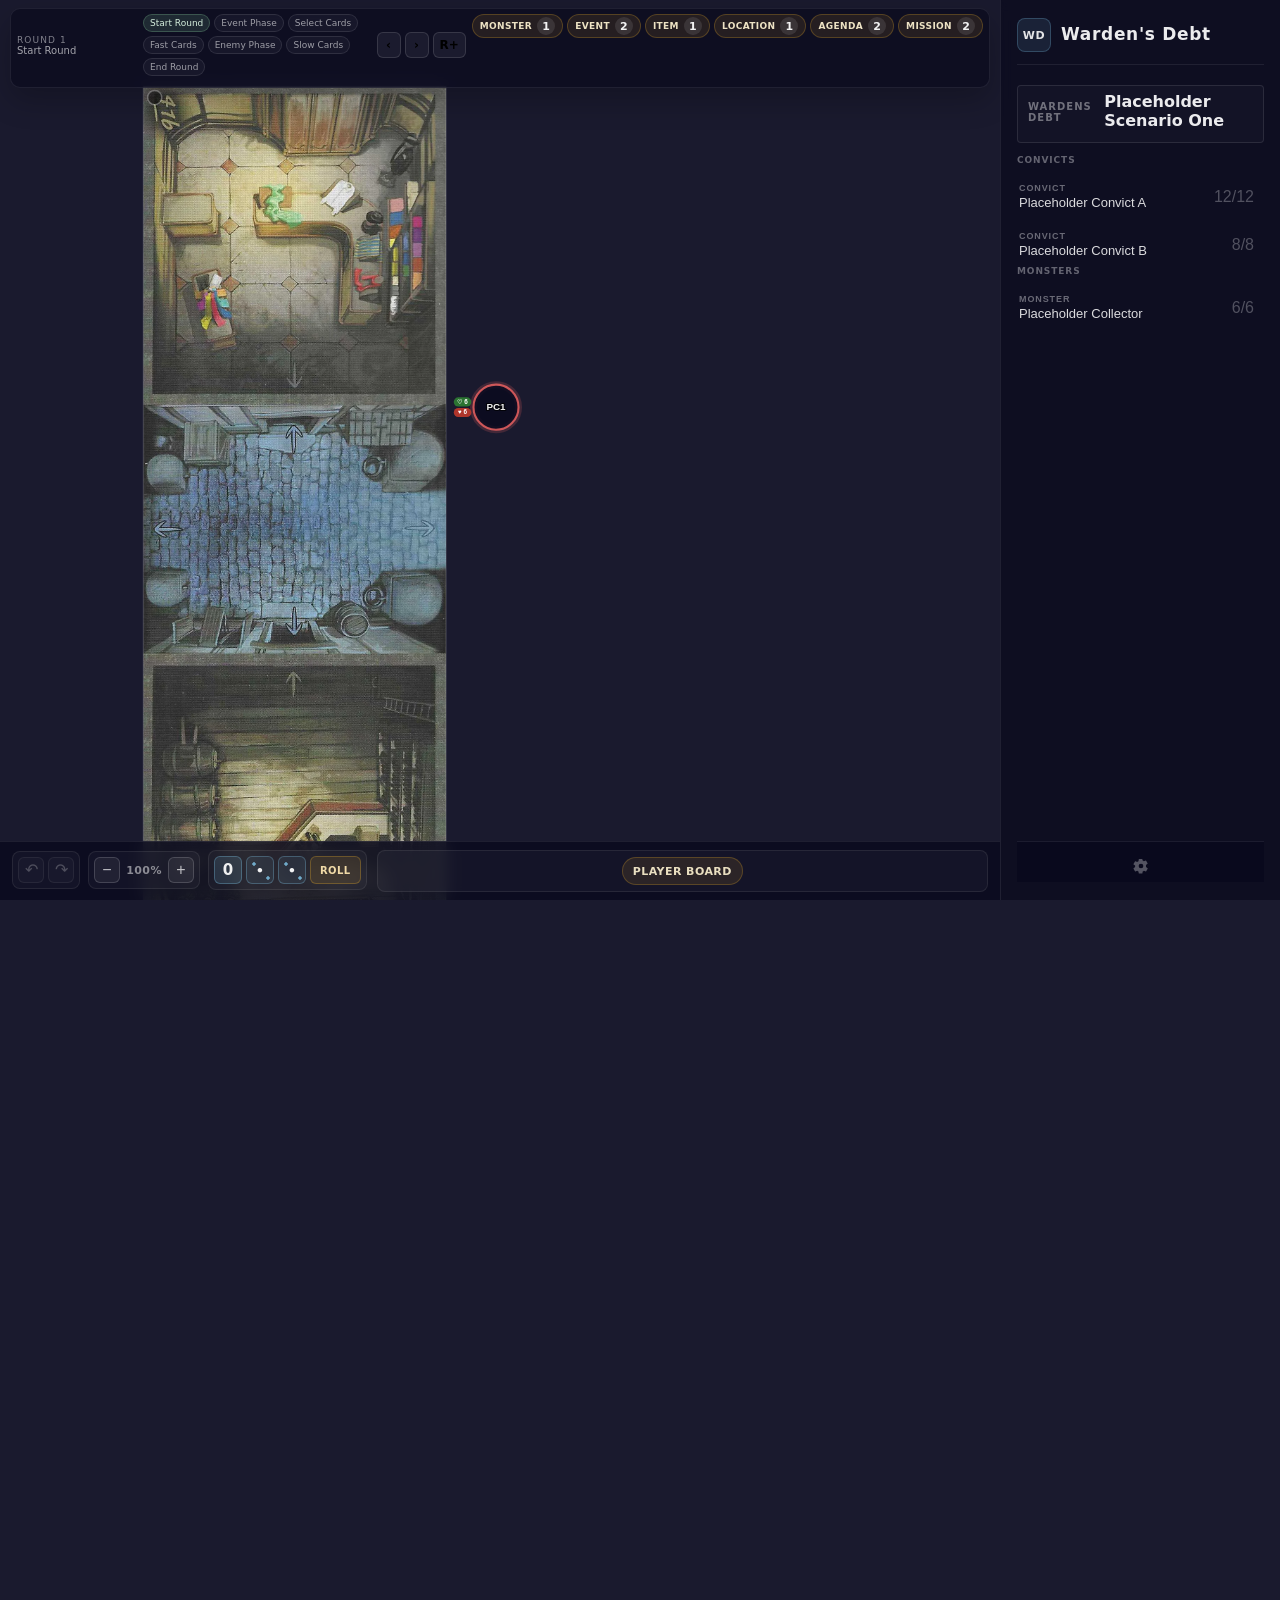
==== commit e55996a5: "major GUI changes" ====
--- a/HavenMap/index.html
+++ b/HavenMap/index.html
@@ -23,10 +23,9 @@
   <!-- Right sidebar – context-sensitive panel -->
   <div id="sidebar">
     <header class="sidebar-brand">
-      <div class="sidebar-brand-mark" aria-hidden="true">H</div>
+      <div class="sidebar-brand-mark" aria-hidden="true">WD</div>
       <div class="sidebar-brand-copy">
-        <h1>HavenMap-Test</h1>
-        <div id="sidebar-game-name" class="sidebar-game-name"></div>
+        <h1>Warden's Debt</h1>
       </div>
     </header>
     <div id="sidebar-panel"></div>
--- a/HavenMap/styles/main.css
+++ b/HavenMap/styles/main.css
@@ -242,9 +242,9 @@
   border-radius: 8px;
   background: rgba(138 216 255 / 0.10);
   color: rgba(255 255 255 / 0.88);
-  font-size: 15px;
+  font-size: 11px;
   font-weight: 800;
-  letter-spacing: 0.02em;
+  letter-spacing: 0.05em;
   flex-shrink: 0;
 }
 
